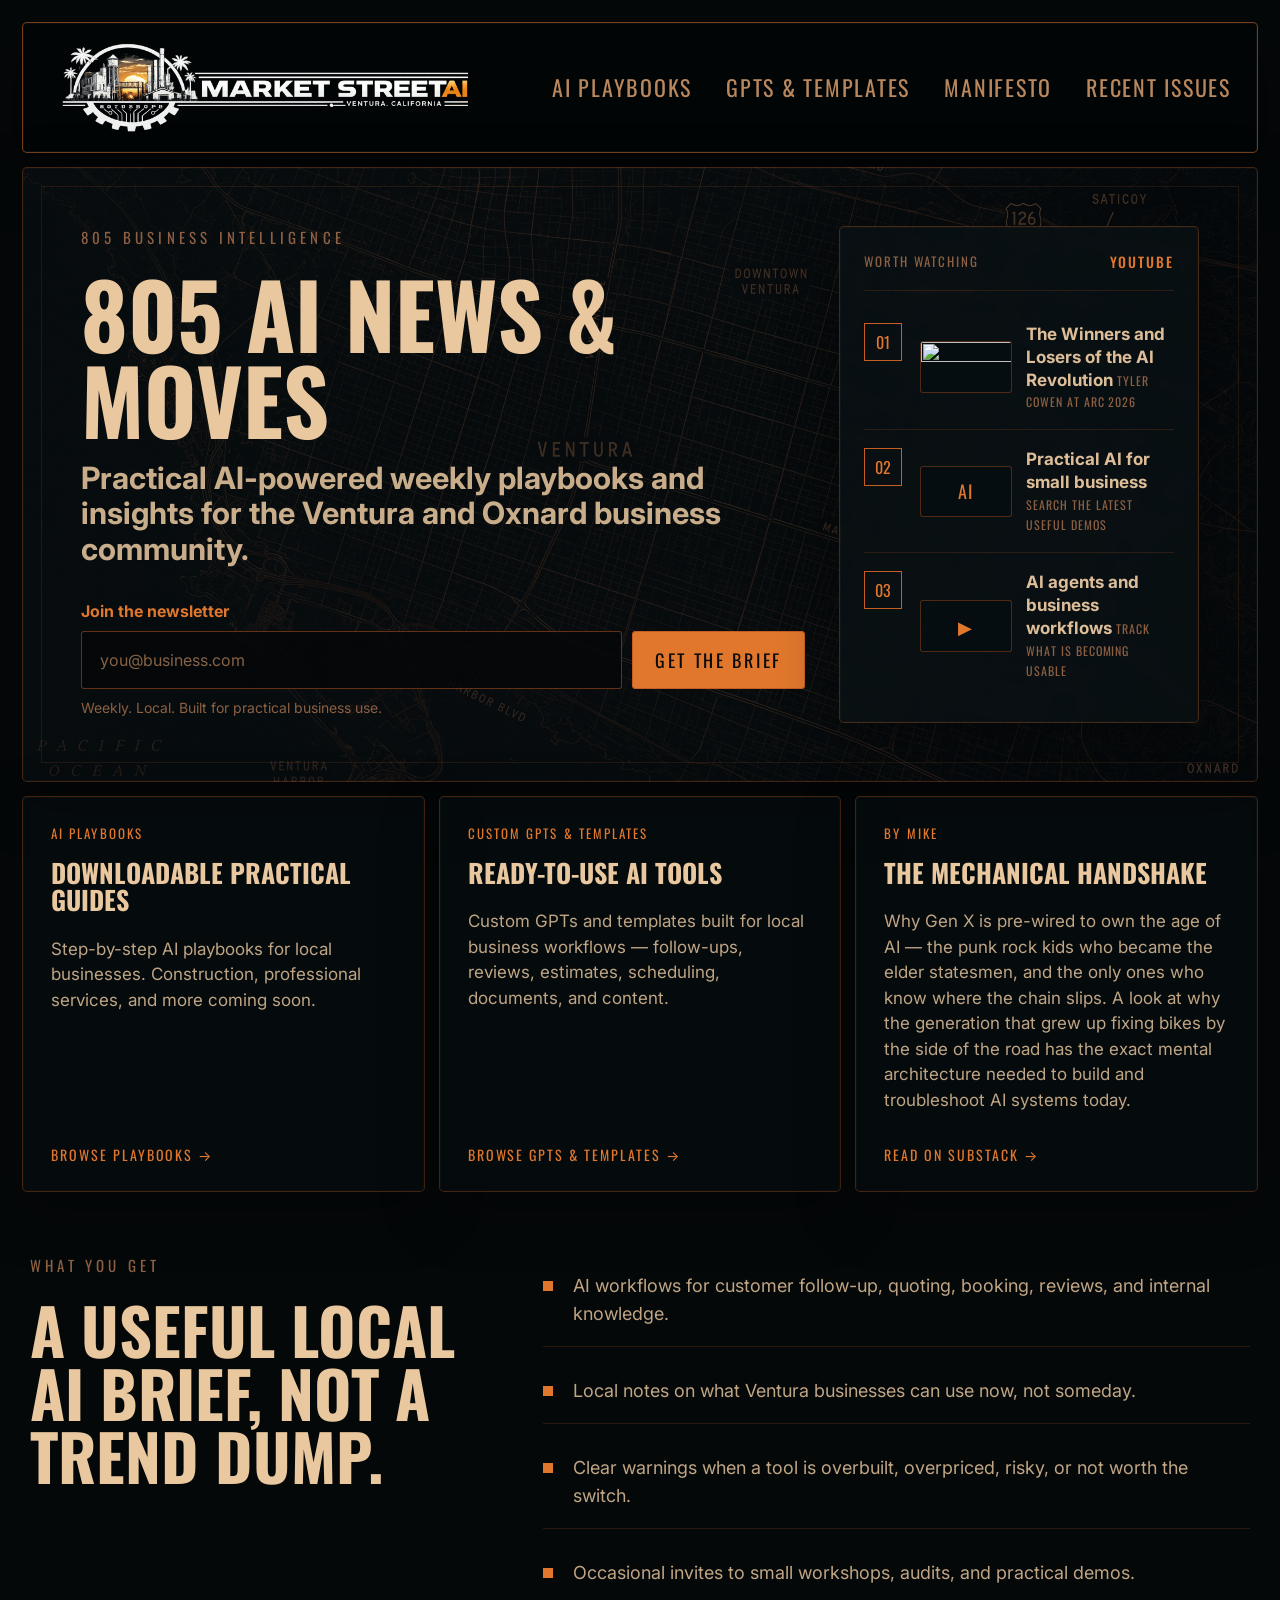
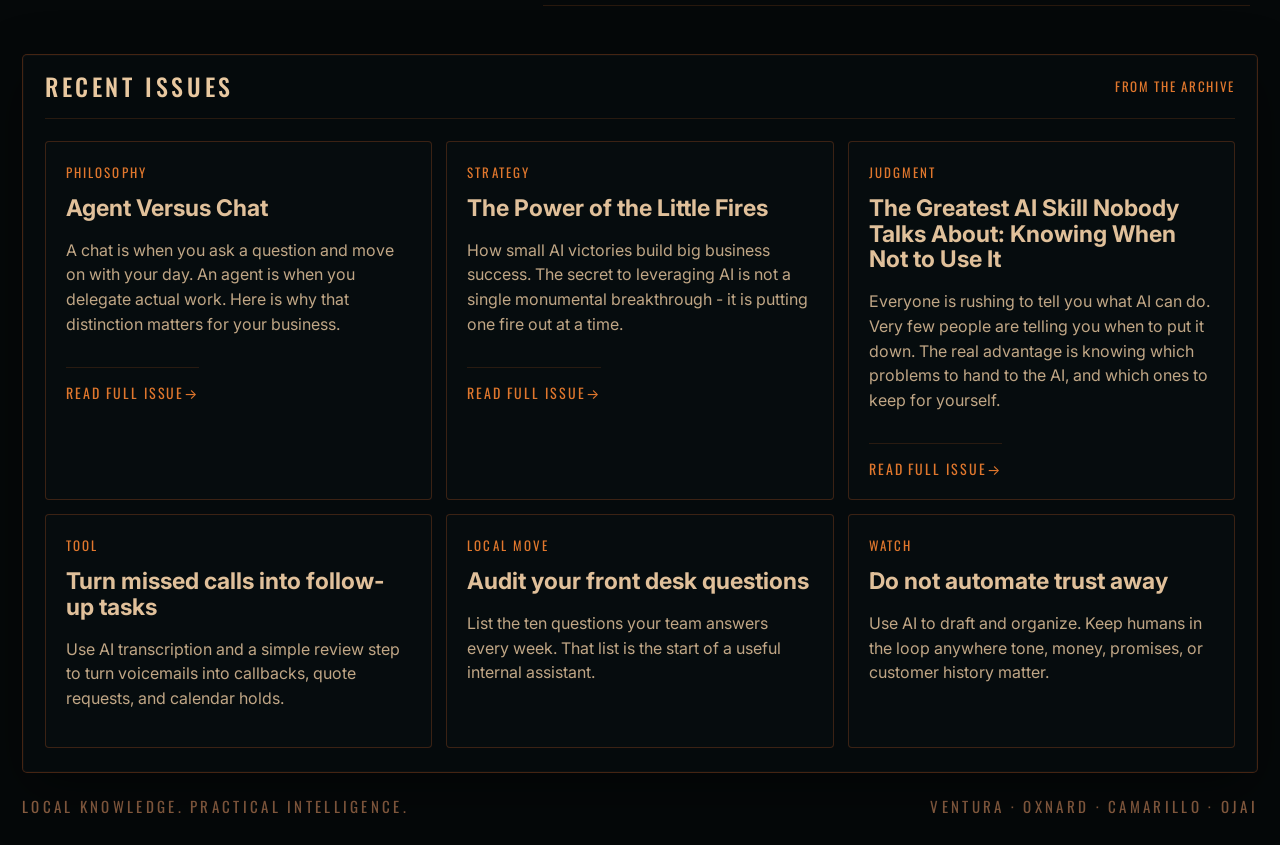
==== index.html @ b0587f13 "Add thumbnails to hero video panel" ====
<!DOCTYPE html>
<html lang="en">
<head>
  <meta charset="utf-8">
  <meta name="viewport" content="width=device-width, initial-scale=1">
  <title>805 AI News &amp; Moves</title>
  <meta name="description" content="Practical AI-powered weekly playbooks and insights for the Ventura and Oxnard business community.">

  <!-- Open Graph / Social Preview -->
  <meta property="og:type" content="website">
  <meta property="og:title" content="805 AI News &amp; Moves">
  <meta property="og:description" content="Practical AI-powered weekly playbooks and insights for the Ventura and Oxnard business community.">
  <meta property="og:image" content="Logos/social-preview.png">

  <!-- Twitter Card -->
  <meta name="twitter:card" content="summary_large_image">
  <meta name="twitter:title" content="805 AI News &amp; Moves">
  <meta name="twitter:description" content="Practical AI-powered weekly playbooks and insights for the Ventura and Oxnard business community.">
  <meta name="twitter:image" content="Logos/social-preview.png">

  <link rel="icon" href="data:image/svg+xml,%3Csvg xmlns='http://www.w3.org/2000/svg' viewBox='0 0 64 64'%3E%3Crect width='64' height='64' fill='%23050809'/%3E%3Cpath d='M13 50V14h10l9 19 9-19h10v36H40V34l-6 13h-4l-6-13v16H13Z' fill='%23e0772d'/%3E%3C/svg%3E">
  <link rel="preconnect" href="https://fonts.googleapis.com">
  <link rel="preconnect" href="https://fonts.gstatic.com" crossorigin>
  <link href="https://fonts.googleapis.com/css2?family=Inter:wght@400;500;600;700;800&family=Oswald:wght@400;500;600;700&display=swap" rel="stylesheet">
  <link rel="stylesheet" href="styles.css">
</head>
<body>
  <div class="page-shell">
    <header class="site-header">
      <a class="brand" href="#" aria-label="Market Street AI home">
        <img src="Logos/white.png" alt="Market Street AI">
      </a>
      <nav class="main-nav" aria-label="Primary navigation">
        <a href="playbooks.html">AI Playbooks</a>
        <a href="gpts.html">GPTs &amp; Templates</a>
        <a href="manifesto.html">Manifesto</a>
        <a href="#sample">Recent Issues</a>
      </nav>
    </header>

    <main>
      <section class="hero">
        <div class="hero-copy">
          <p class="kicker">805 Business Intelligence</p>
          <h1>805 AI News &amp; Moves</h1>
          <p class="hero-lede">Practical AI-powered weekly playbooks and insights for the Ventura and Oxnard business community.</p>

          <form
            class="signup-form"
            id="newsletter-form"
            action="/api/subscribe"
            method="post"
          >
            <label for="email">Join the newsletter</label>
            <div class="signup-row">
              <input id="email" name="email" type="email" autocomplete="email" placeholder="you@business.com" required>
              <button class="button" type="submit" id="submit-btn">Get The Brief</button>
            </div>
            <p class="form-note" id="form-status">Weekly. Local. Built for practical business use.</p>
          </form>
          <script>
            document.getElementById("newsletter-form").addEventListener("submit", async (e) => {
              e.preventDefault();
              const form = e.target;
              const btn = document.getElementById("submit-btn");
              const status = document.getElementById("form-status");
              const email = document.getElementById("email").value;
              btn.disabled = true;
              btn.textContent = "Subscribing...";
              status.textContent = "";
              try {
                const res = await fetch("/api/subscribe", {
                  method: "POST",
                  headers: { "Content-Type": "application/json" },
                  body: JSON.stringify({ email }),
                });
                const data = await res.json();
                if (res.ok) {
                  form.reset();
                  btn.textContent = "Subscribed";
                  if (data.already_subscribed) {
                    status.textContent = "You're already subscribed! Check your inbox for the confirmation email.";
                  } else {
                    status.textContent = "Check your inbox — we sent you a confirmation email. Click the link to finish subscribing.";
                  }
                } else {
                  btn.disabled = false;
                  btn.textContent = "Get The Brief";
                  status.textContent = data.error || "Something went wrong. Please try again.";
                }
              } catch (err) {
                btn.disabled = false;
                btn.textContent = "Get The Brief";
                status.textContent = "Network error. Please try again.";
              }
            });
          </script>
        </div>

        <aside class="issue-card video-card" aria-label="AI video watchlist">
          <div class="issue-card-header">
            <span>Worth Watching</span>
            <strong>YouTube</strong>
          </div>
          <ul>
            <li>
              <span>01</span>
              <a href="https://www.youtube.com/watch?v=hfZWfkQR9zs&t=333s" target="_blank" rel="noopener">
                <img src="https://i.ytimg.com/vi/hfZWfkQR9zs/hqdefault.jpg" alt="" loading="lazy">
                <div>
                  <strong>The Winners and Losers of the AI Revolution</strong>
                  <small>Tyler Cowen at ARC 2026</small>
                </div>
              </a>
            </li>
            <li>
              <span>02</span>
              <a href="https://www.youtube.com/results?search_query=practical+ai+small+business" target="_blank" rel="noopener">
                <div class="video-thumb">AI</div>
                <div>
                  <strong>Practical AI for small business</strong>
                  <small>Search the latest useful demos</small>
                </div>
              </a>
            </li>
            <li>
              <span>03</span>
              <a href="https://www.youtube.com/results?search_query=AI+agents+business+workflow" target="_blank" rel="noopener">
                <div class="video-thumb">▶</div>
                <div>
                  <strong>AI agents and business workflows</strong>
                  <small>Track what is becoming usable</small>
                </div>
              </a>
            </li>
          </ul>
        </aside>
      </section>

      <section class="value-strip" aria-label="Newsletter value">
        <article class="has-link">
          <span>AI Playbooks</span>
          <h2><a href="playbooks.html">Downloadable practical guides</a></h2>
          <p>Step-by-step AI playbooks for local businesses. Construction, professional services, and more coming soon.</p>
          <a class="read-more" href="playbooks.html">Browse Playbooks →</a>
        </article>
        <article class="has-link">
          <span>Custom GPTs &amp; Templates</span>
          <h2><a href="gpts.html">Ready-to-use AI tools</a></h2>
          <p>Custom GPTs and templates built for local business workflows — follow-ups, reviews, estimates, scheduling, documents, and content.</p>
          <a class="read-more" href="gpts.html">Browse GPTs &amp; Templates →</a>
        </article>
        <article class="has-link">
          <span>By Mike</span>
          <h2><a href="https://sparkai805.substack.com/p/the-mechanical-handshake-why-gen" target="_blank" rel="noopener">The Mechanical Handshake</a></h2>
          <p>Why Gen X is pre-wired to own the age of AI — the punk rock kids who became the elder statesmen, and the only ones who know where the chain slips. A look at why the generation that grew up fixing bikes by the side of the road has the exact mental architecture needed to build and troubleshoot AI systems today.</p>
          <a class="read-more" href="https://sparkai805.substack.com/p/the-mechanical-handshake-why-gen" target="_blank" rel="noopener">Read on Substack →</a>
        </article>
      </section>

      <section class="content-section" id="what-you-get">
        <div>
          <p class="kicker">What You Get</p>
          <h2>A useful local AI brief, not a trend dump.</h2>
        </div>
        <div class="check-list">
          <p><span></span>AI workflows for customer follow-up, quoting, booking, reviews, and internal knowledge.</p>
          <p><span></span>Local notes on what Ventura businesses can use now, not someday.</p>
          <p><span></span>Clear warnings when a tool is overbuilt, overpriced, risky, or not worth the switch.</p>
          <p><span></span>Occasional invites to small workshops, audits, and practical demos.</p>
        </div>
      </section>

      <section class="sample-section" id="sample">
        <div class="panel-heading">
          <h2>Recent Issues</h2>
          <span>From the archive</span>
        </div>
        <div class="sample-grid">
          <article>
            <span class="sample-label">Philosophy</span>
            <h3>Agent Versus Chat</h3>
            <p>A chat is when you ask a question and move on with your day. An agent is when you delegate actual work. Here is why that distinction matters for your business.</p>
            <details>
              <summary>Read full issue</summary>
              <div class="issue-body">
              <p><strong>When is something an agent, and when is something just a chat?</strong></p>
              <p>Here is the simplest way I can put it:</p>
              <p><strong>A chat is when you ask a question and move on with your day. An agent is when you delegate actual work.</strong></p>
              <p>That is the whole headline. But if you want to understand why this distinction matters - and why every single one of my clients is suddenly asking about it - let me use an analogy you already understand.</p>
              <h4>The Drive-Thru vs. The Kitchen</h4>
              <p>Think of a chat like the drive-thru window at a fast food joint. You pull up, you say what you want, somebody hands it to you, and you drive away. Quick. Transactional. Does the job.</p>
              <p>An agent is more like hiring a line cook and giving them the keys to your kitchen. You do not stand over their shoulder. You do not hand them each ingredient one at a time. You say "make the specials for today" and walk away. When you come back, there is a menu ready and the dishwasher is running.</p>
              <p>One is a question. The other is a delegation.</p>
              <p>Both are useful. They are just not the same thing, and most people are only using one of them.</p>
              <h4>Three Things Changed Recently</h4>
              <p>Three forces converged recently that made agents impossible to ignore.</p>
              <p><strong>1. A better UI.</strong> For a long time, if you wanted to use an AI agent, you had to talk to it through a terminal. But Claude released Claude Cowork, and ChatGPT followed with Codex. Both look like the chat apps you already use. Finally - no terminal required.</p>
              <p><strong>2. Better AI models.</strong> Claude Opus 4.6 and OpenAI GPT 5.4 are both dramatically better at running long, complex tasks without screwing things up. Agents need stamina. Now they can go the distance.</p>
              <p><strong>3. People switched tools, and stumbled into agents.</strong> A wave of users moved from ChatGPT to Claude, discovered Claude Cowork, and that has been accelerating the whole trend.</p>
              <h4>You Already Have the Tools</h4>
              <p>If you have a Claude subscription, you already have access to Claude Cowork and Claude Code. If you have a ChatGPT subscription, you already have access to Codex. You just need to download the desktop app.</p>
              <p>Yes, it has "code" in the name. No, you do not need to be a coder.</p>
              <h4>The Four Unlocks</h4>
              <p><strong>Unlock 1: Files.</strong> In chat, you are the bottleneck - uploading files, copying text, hitting limits. With agents, you put the AI in a folder full of 200 files and it finds what is relevant. You are not the mule anymore.</p>
              <p><strong>Unlock 2: Memory that compounds.</strong> Chat memory is shallow and static. Agents accumulate context across sessions - how you work, what your clients need, what mistakes to avoid. It goes from a tool to an asset.</p>
              <p><strong>Unlock 3: Read and write to real systems.</strong> Chat can look. Agents can touch - your calendar, your CRM, your Gmail. Record a meeting, drop in the transcript, and the agent drafts action items, updates the CRM, and puts a follow-up email in your drafts.</p>
              <p><strong>Unlock 4: Skills - stacked, not solo.</strong> Spin up sub-agents running in parallel: one does intake analysis, another runs competitive research, a third checks brand guidelines. They finish faster and each is sharper.</p>
              <h4>When to Stay in Chat vs. Switch to Agents</h4>
              <p>Stay in chat for conversational iteration, one-off tasks, things that fit in the context window, and team collaboration.</p>
              <p>Switch to agents when you have more than 10 files, need read AND write to your systems, the task is repetitive, or you want memory that compounds.</p>
              <h4>Homework</h4>
              <p>1. Download the desktop app. 2. Create a sandbox folder. 3. Give the AI a task in plain English and sit back.</p>
              <p><strong>Bottom line:</strong> A chat is a question you ask and walk away from. An agent is work you hand off and trust to get done. You already have both. The question is whether you are using the second one yet.</p>
              </div>
            </details>
          </article>

          <article>
            <span class="sample-label">Strategy</span>
            <h3>The Power of the Little Fires</h3>
            <p>How small AI victories build big business success. The secret to leveraging AI is not a single monumental breakthrough - it is putting one fire out at a time.</p>
            <details>
              <summary>Read full issue</summary>
              <div class="issue-body">
              <p>In the exciting, sometimes overwhelming world of Artificial Intelligence, it is easy to feel the pressure to implement massive, game-changing AI solutions overnight. But what if the secret to truly leveraging AI in your business is not a single, monumental breakthrough, but something far more achievable?</p>
              <p>It is time to embrace the philosophy of "putting one fire out at a time."</p>
              <h4>Why Little Victories Are the Key to AI Adoption</h4>
              <p>Think about managing a large fire. Trying to put out an entire raging blaze all at once is overwhelming. A better strategy is to tackle one small, manageable source of heat at a time.</p>
              <p>The same principle applies to integrating AI into your business. Trying to overhaul every department with a single, complex AI system is a recipe for frustration.</p>
              <h4>1. Start with a Single Pain Point</h4>
              <p>Do not try to automate your entire customer service department tomorrow. Identify one specific bottleneck causing you the most immediate frustration. Example: Instead of "We need an AI marketing strategy," start with: "We need an AI to draft 5 variations of our weekly social media captions."</p>
              <h4>2. Prove the Value, Gain Trust</h4>
              <p>Once you have achieved that first small win, you have proven the concept works. Use the successful small project to gather data. Track how much time was saved, how much faster content was produced. These measurable results become your strongest arguments when you ask for the next, slightly bigger investment.</p>
              <h4>3. Iterate and Scale</h4>
              <p>With a proven, successful small AI tool in place, scaling becomes much less intimidating. If you successfully implemented AI for content drafting (Fire 1), you can move to Fire 2: analyzing customer feedback. Then Fire 3: automated follow-up emails. You build an integrated system piece by piece.</p>
              <h4>Your Action Plan</h4>
              <p>This week, ask yourself: What is the single most tedious, repetitive task in my business right now? What is the smallest piece of AI I could use to handle just that one task? What is the measurable result of that first small win?</p>
              <p>By focusing on these small victories - putting one fire out at a time - you will not just deploy AI; you will build a resilient, successful, and sustainable AI-powered future for your business.</p>
              </div>
            </details>
          </article>

          <article>
            <span class="sample-label">Judgment</span>
            <h3>The Greatest AI Skill Nobody Talks About: Knowing When Not to Use It</h3>
            <p>Everyone is rushing to tell you what AI can do. Very few people are telling you when to put it down. The real advantage is knowing which problems to hand to the AI, and which ones to keep for yourself.</p>
            <details>
              <summary>Read full issue</summary>
              <div class="issue-body">
              <p>Everyone is rushing to tell you what AI can do. Very few people are telling you when to put it down.</p>
              <p>That is the skill that actually matters. Not the prompt engineering. Not the latest model. Not the flashiest automation. The real advantage - the one that separates people who get value from AI and people who waste their time - is knowing which problems to hand to the AI, and which ones to keep for yourself or your team.</p>
              <h4>The Prep Cook, Not the Chef</h4>
              <p>Think of AI like a prep cook in a restaurant kitchen. A good prep cook chops the onions, portions the sauces, lays out the mise en place, and gets everything organized before the dinner rush. That work has to happen, it is tedious, and it does not require the head chef judgment.</p>
              <p>But you do not hand the prep cook the final plate. You do not have them walk out to the dining room and sweet-talk the VIP customer. You do not let them decide whether the salmon is done.</p>
              <p>AI is your prep cook. It handles the repetitive, tedious work that has to get done but does not need your judgment. You - or your employees - handle the plating, the customer conversation, and the call on whether something is good enough to ship.</p>
              <h4>Do Not Automate the Wrong Things</h4>
              <p>A friend of mine works at a commercial real estate company in Grand Rapids, Michigan. Twenty buildings, maybe sixty employees. He started messing with Claude on the side, just to see what it could do.</p>
              <p>One of his coworkers was drowning in tedious work. Every month she had to read through commercial leases, extract specific clauses, and transfer that information from her department to another. It was necessary work. It was also a pain in the ass.</p>
              <p>He did not build a fancy automation. He sat with her, helped her write out her workflow as a simple instruction file, and tested whether Claude could follow it. It could. He estimates it saved her a sixth of her time every year. Roughly $10,000 in labor - gone.</p>
              <p>But he did not fully automate it. He left human checkpoints at every layer. The AI does the grunt work, a person reviews the output, and only then does it move forward. Sometimes the smartest automation is no automation at all.</p>
              <h4>When to Think, When to Offload</h4>
              <p>When should you offload your thinking to AI, and when is it more efficient to do the thinking yourself?</p>
              <p>You cannot just hand everything over. If you build a fully automated pipeline for a complex task and the AI does not have enough context at step seven, it will confidently produce garbage. And you will not catch it because you stopped looking.</p>
              <p>The framework is simple: automate the parts where you know what a good output looks like, and keep your hands on the parts where judgment is required.</p>
              <h4>Put Yourself Out of a Job (On Purpose)</h4>
              <p>Every day, try to automate a piece of your own job. The expense reports, the file sorting, the first-draft emails, the data extraction. Get the AI to handle it.</p>
              <p>You free up time, which you fill with new work - work that is harder to automate, because it requires judgment, relationships, or creative decisions you cannot template. The stuff you cannot automate is the stuff that is actually valuable.</p>
              <p>You essentially turn their product roadmap into your development team.</p>
              <h4>The Human Checkpoint Is the Point</h4>
              <p>Most people think the goal is to remove humans from the process entirely. No. That is the trap.</p>
              <p>The AI gets you 90% of the way there in seconds. The last 10% is where you earn your money. The review step is what keeps you learning. Every time you catch a mistake, you learn something about what the AI does not understand yet.</p>
              <p>Amplify people. Do not replace them. The AI is the prep cook. The human is still the expediter.</p>
              <h4>The One-Sentence Summary</h4>
              <p>The greatest AI skill is not knowing every tool. It is knowing your own problems well enough to say: this part, the AI handles. That part, a person handles. And I know exactly where the line is.</p>
              </div>
            </details>
          </article>

          <article>
            <span class="sample-label">Tool</span>
            <h3>Turn missed calls into follow-up tasks</h3>
            <p>Use AI transcription and a simple review step to turn voicemails into callbacks, quote requests, and calendar holds.</p>
          </article>
          <article>
            <span class="sample-label">Local Move</span>
            <h3>Audit your front desk questions</h3>
            <p>List the ten questions your team answers every week. That list is the start of a useful internal assistant.</p>
          </article>
          <article>
            <span class="sample-label">Watch</span>
            <h3>Do not automate trust away</h3>
            <p>Use AI to draft and organize. Keep humans in the loop anywhere tone, money, promises, or customer history matter.</p>
          </article>
        </div>
      </section>

      
    </main>

    <footer class="site-footer">
      <span>Local Knowledge. Practical Intelligence.</span>
      <span>Ventura · Oxnard · Camarillo · Ojai</span>
    </footer>
  </div>
  <script src="script.js"></script>
</body>
</html>
---- styles.css ----
:root {
  --bg: #050809;
  --panel: rgba(7, 13, 15, 0.68);
  --panel-strong: rgba(10, 18, 20, 0.76);
  --accent: #e0772d;
  --accent-dark: #c65d22;
  --text: #e9c8a0;
  --muted: #b9875d;
  --dim: #8d6043;
  --line: rgba(198, 93, 34, 0.32);
  --line-soft: rgba(198, 93, 34, 0.18);
  --shadow: 0 18px 56px rgba(0, 0, 0, 0.42);
}

* {
  box-sizing: border-box;
}

html {
  min-height: 100%;
  background: var(--bg);
  scroll-behavior: smooth;
}

body {
  min-height: 100vh;
  margin: 0;
  color: var(--text);
  font-family: Inter, -apple-system, BlinkMacSystemFont, "Segoe UI", sans-serif;
  background: #050809;
}

body::before {
  content: "";
  position: fixed;
  inset: 0;
  z-index: -2;
  background:
    linear-gradient(rgba(5, 8, 9, 0.5), rgba(5, 8, 9, 0.68)),
    radial-gradient(circle at 52% 0%, rgba(224, 119, 45, 0.1), transparent 34%),
    url("Assets /Market Street Ai Website/market street AI web page on progress/Can_you_recreate_this_in_202605091921_v2.jpeg") center / cover no-repeat;
}

body::after {
  content: "";
  position: fixed;
  inset: 0;
  z-index: -1;
  background:
    linear-gradient(rgba(224, 119, 45, 0.04) 1px, transparent 1px),
    linear-gradient(90deg, rgba(224, 119, 45, 0.04) 1px, transparent 1px);
  background-size: 42px 42px;
  opacity: 0.38;
  pointer-events: none;
}

a {
  color: inherit;
  text-decoration: none;
}

button,
input {
  font: inherit;
}

.page-shell {
  width: min(1240px, calc(100% - 44px));
  margin: 0 auto;
  padding: 22px 0 0;
}

.site-header,
.hero,
.value-strip article,
 .sample-section,
.operator-note,
.issue-card {
  background: var(--panel);
  border: 1px solid var(--line);
  border-radius: 5px;
  box-shadow: var(--shadow), inset 0 0 0 1px rgba(233, 200, 160, 0.025);
  backdrop-filter: blur(5px);
}

.site-header {
  min-height: 104px;
  display: flex;
  align-items: center;
  justify-content: space-between;
  gap: 30px;
  padding: 16px 26px;
  background: rgba(3, 6, 7, 0.94);
  border-color: rgba(224, 119, 45, 0.52);
  box-shadow: 0 18px 56px rgba(0, 0, 0, 0.58), inset 0 0 0 1px rgba(233, 200, 160, 0.04);
}

.brand,
.main-nav,
.kicker,
.button,
.issue-card-header,
.value-strip span,
.panel-heading,
.sample-label,
.site-footer {
  font-family: Oswald, Inter, sans-serif;
  text-transform: uppercase;
}

.brand {
  display: block;
  width: min(430px, 48vw);
}

.brand img {
  display: block;
  width: 100%;
  height: auto;
}

.main-nav {
  display: flex;
  justify-content: flex-end;
  gap: 34px;
  color: var(--muted);
  font-size: 22px;
  letter-spacing: 0.08em;
}

.main-nav a:hover {
  color: var(--accent);
}

.hero {
  display: grid;
  grid-template-columns: minmax(0, 1fr) 360px;
  gap: 34px;
  align-items: stretch;
  margin-top: 14px;
  padding: 58px;
  position: relative;
  overflow: hidden;
  background:
    linear-gradient(90deg, rgba(7, 13, 15, 0.82), rgba(7, 13, 15, 0.64)),
    url("Assets /Market Street Ai Website/market street AI web page on progress/Can_you_recreate_this_in_202605091921_v2.jpeg") center / cover no-repeat;
}

.hero::after {
  content: "";
  position: absolute;
  inset: 18px;
  border: 1px solid rgba(224, 119, 45, 0.12);
  pointer-events: none;
}

.hero-copy,
.issue-card {
  position: relative;
  z-index: 1;
}

.kicker {
  margin: 0 0 22px;
  color: var(--dim);
  letter-spacing: 0.28em;
  font-size: 15px;
}

.hero h1 {
  max-width: 860px;
  margin: 0;
  font-family: Oswald, Inter, sans-serif;
  font-size: clamp(58px, 7vw, 116px);
  line-height: 0.96;
  letter-spacing: 0;
  text-transform: uppercase;
}

.hero-lede {
  max-width: 820px;
  margin: 18px 0 0;
  color: rgba(233, 200, 160, 0.86);
  font-size: clamp(24px, 2.4vw, 36px);
  font-weight: 700;
  line-height: 1.16;
}

.signup-form {
  max-width: 760px;
  margin-top: 34px;
}

.signup-form label {
  display: block;
  margin-bottom: 10px;
  color: var(--accent);
  font-weight: 700;
}

.signup-row {
  display: grid;
  grid-template-columns: minmax(0, 1fr) auto;
  gap: 10px;
}

.signup-row input {
  min-height: 58px;
  width: 100%;
  border: 1px solid rgba(198, 93, 34, 0.5);
  border-radius: 3px;
  background: rgba(5, 8, 9, 0.86);
  color: var(--text);
  padding: 0 18px;
  outline: none;
}

.signup-row input:focus {
  border-color: var(--accent);
  box-shadow: 0 0 0 3px rgba(224, 119, 45, 0.16);
}

.signup-row input::placeholder {
  color: rgba(185, 135, 93, 0.72);
}

.button {
  min-height: 58px;
  display: inline-flex;
  align-items: center;
  justify-content: center;
  border: 1px solid var(--accent-dark);
  border-radius: 3px;
  background: var(--accent);
  color: #090b0b;
  cursor: pointer;
  letter-spacing: 0.15em;
  font-size: 18px;
  padding: 0 22px;
  white-space: nowrap;
}

.button:hover {
  background: #ee8740;
}

.form-note {
  min-height: 22px;
  margin: 10px 0 0;
  color: var(--dim);
  font-size: 14px;
}

.form-note.is-success {
  color: var(--accent);
}

.issue-card {
  min-height: 100%;
  padding: 24px;
  background: var(--panel-strong);
}

.issue-card-header {
  display: flex;
  justify-content: space-between;
  gap: 18px;
  padding-bottom: 18px;
  border-bottom: 1px solid var(--line-soft);
  letter-spacing: 0.12em;
}

.issue-card-header span {
  color: var(--dim);
  font-size: 13px;
}

.issue-card-header strong {
  color: var(--accent);
  font-size: 14px;
  font-weight: 500;
}

.issue-card ul {
  list-style: none;
  margin: 0;
  padding: 14px 0 0;
}

.issue-card li {
  display: grid;
  grid-template-columns: 42px 1fr;
  gap: 14px;
  padding: 18px 0;
  border-bottom: 1px solid var(--line-soft);
}

.issue-card li:last-child {
  border-bottom: 0;
}

.issue-card li span {
  display: grid;
  place-items: center;
  width: 38px;
  height: 38px;
  border: 1px solid var(--accent-dark);
  color: var(--accent);
  font-family: Oswald, sans-serif;
}

.issue-card li strong {
  align-self: center;
  color: rgba(233, 200, 160, 0.95);
  font-size: 17px;
  line-height: 1.35;
}

.issue-card li a {
  display: grid;
  grid-template-columns: 92px 1fr;
  gap: 6px;
  column-gap: 14px;
  align-self: center;
  align-items: center;
}

.issue-card li a:hover strong {
  color: var(--accent);
}

.issue-card li small {
  color: var(--dim);
  font-family: Oswald, sans-serif;
  font-size: 12px;
  letter-spacing: 0.08em;
  line-height: 1.25;
  text-transform: uppercase;
}

.issue-card li img,
.video-thumb {
  width: 92px;
  aspect-ratio: 16 / 9;
  border: 1px solid rgba(198, 93, 34, 0.38);
  border-radius: 3px;
  background: rgba(8, 15, 17, 0.72);
}

.issue-card li img {
  display: block;
  height: auto;
  object-fit: cover;
}

.video-thumb {
  display: grid;
  place-items: center;
  color: var(--accent);
  font-family: Oswald, sans-serif;
  font-size: 18px;
  letter-spacing: 0.08em;
}

.value-strip {
  display: grid;
  grid-template-columns: repeat(3, minmax(0, 1fr));
  gap: 14px;
  margin: 14px 0;
}

.value-strip article {
  min-height: 260px;
  padding: 22px;
  display: flex;
  flex-direction: column;
}

.value-strip article.has-link {
  padding: 26px 28px;
}

.value-strip article.has-link h2 {
  font-size: 26px;
  margin-bottom: 6px;
}

.value-strip article.has-link p {
  font-size: 17px;
  line-height: 1.5;
  color: rgba(233, 200, 160, 0.82);
}

.value-strip article.has-link .read-more {
  display: inline-block;
  margin-top: auto;
  padding-top: 14px;
  color: var(--accent);
  font-family: Oswald, Inter, sans-serif;
  text-transform: uppercase;
  font-size: 14px;
  letter-spacing: 0.14em;
  text-decoration: none;
  transition: color 0.2s ease;
}

.value-strip article.has-link .read-more:hover {
  color: #ee8740;
}

.value-strip span,
.sample-label {
  display: inline-block;
  color: var(--accent);
  font-size: 13px;
  letter-spacing: 0.16em;
}

.value-strip h2,
.content-section h2,
.operator-note h2 {
  margin: 16px 0 0;
  font-family: Oswald, Inter, sans-serif;
  text-transform: uppercase;
  letter-spacing: 0;
}

.value-strip h2 {
  font-size: 30px;
  line-height: 1.05;
}

.value-strip h2 a {
  color: var(--text);
  transition: color 0.2s ease;
}

.value-strip h2 a:hover {
  color: var(--accent);
}

.value-strip p,
.check-list p,
.sample-grid p,
.operator-note p {
  color: rgba(233, 200, 160, 0.82);
  line-height: 1.55;
}

.content-section {
  display: grid;
  grid-template-columns: 0.8fr 1.2fr;
  gap: 42px;
  align-items: start;
  padding: 48px 8px;
}

.content-section h2,
.operator-note h2 {
  font-size: clamp(42px, 5vw, 72px);
  line-height: 0.98;
}

.check-list {
  display: grid;
  gap: 12px;
}

.check-list p {
  display: grid;
  grid-template-columns: 16px 1fr;
  gap: 14px;
  margin: 0;
  padding: 18px 0;
  border-bottom: 1px solid var(--line-soft);
  font-size: 18px;
}

.check-list span {
  width: 10px;
  height: 10px;
  margin-top: 9px;
  background: var(--accent);
}

.sample-section {
  padding: 0 22px 24px;
}

.panel-heading {
  min-height: 64px;
  display: flex;
  align-items: center;
  justify-content: space-between;
  gap: 18px;
  border-bottom: 1px solid var(--line-soft);
}

.panel-heading h2 {
  margin: 0;
  font-size: 24px;
  font-weight: 500;
  letter-spacing: 0.15em;
}

.panel-heading span {
  color: var(--accent);
  font-size: 13px;
  letter-spacing: 0.13em;
}

.sample-grid {
  display: grid;
  grid-template-columns: repeat(3, minmax(0, 1fr));
  gap: 14px;
  padding-top: 22px;
}

.sample-grid article {
  min-height: 220px;
  padding: 20px;
  background: rgba(8, 15, 17, 0.72);
  border: 1px solid rgba(198, 93, 34, 0.28);
  border-radius: 4px;
}

.sample-grid h3 {
  margin: 14px 0 0;
  color: rgba(233, 200, 160, 0.96);
  font-size: 23px;
  line-height: 1.12;
}

.operator-note {
  display: grid;
  grid-template-columns: 1fr;
  gap: 26px;
  align-items: center;
  margin-top: 14px;
  padding: 42px;
}

.operator-copy p:last-child {
  max-width: 840px;
  margin-bottom: 0;
  font-size: 18px;
}

.operator-portrait {
  margin: 0;
  justify-self: start;
  width: min(100%, 900px);
  overflow: hidden;
  border: 1px solid rgba(198, 93, 34, 0.38);
  border-radius: 4px;
  background: rgba(8, 15, 17, 0.72);
  box-shadow: 0 18px 44px rgba(0, 0, 0, 0.34);
}

.operator-portrait img {
  width: 100%;
  height: auto;
  display: block;
  filter: contrast(1.04) brightness(0.9);
}

.site-footer {
  display: flex;
  justify-content: space-between;
  gap: 24px;
  padding: 22px 0 28px;
  color: var(--dim);
  font-size: 15px;
  letter-spacing: 0.22em;
}

@media (max-width: 980px) {
  .site-header,
  .hero,
  .content-section,
  .site-footer {
    grid-template-columns: 1fr;
  }

  .site-header,
  .site-footer {
    align-items: flex-start;
    flex-direction: column;
  }

  .main-nav {
    justify-content: flex-start;
    flex-wrap: wrap;
  }

  .hero {
    padding: 38px 24px;
  }

  .value-strip,
  .sample-grid {
    grid-template-columns: 1fr;
  }

  .content-section {
    gap: 20px;
  }
}

@media (max-width: 640px) {
  .page-shell {
    width: min(100% - 24px, 1240px);
    padding-top: 12px;
  }

  .site-header {
    padding: 18px;
  }

  .brand {
    width: min(100%, 310px);
  }

  .main-nav {
    gap: 12px 16px;
    font-size: 16px;
  }

  .hero {
    padding: 30px 18px;
  }

  .hero h1 {
    font-size: clamp(44px, 16vw, 62px);
  }

  .hero-lede,
  .check-list p,
  .operator-copy p:last-child {
    font-size: 16px;
  }

  .hero-lede {
    margin-top: 14px;
    font-size: 21px;
    line-height: 1.22;
  }

  .signup-row {
    grid-template-columns: 1fr;
  }

  .button {
    width: 100%;
  }

  .issue-card,
  .operator-note {
    padding: 22px;
  }

  .operator-note {
    grid-template-columns: 1fr;
  }

  .operator-portrait {
    justify-self: start;
    width: 100%;
  }

  .content-section {
    padding: 34px 0;
  }

  .panel-heading {
    align-items: flex-start;
    flex-direction: column;
    justify-content: center;
    padding: 16px 0;
  }

  .site-footer {
    font-size: 12px;
    line-height: 1.5;
  }
}

/* Expandable issue details */
.sample-grid article details {
  margin-top: auto;
}

.sample-grid article summary {
  display: inline-block;
  margin-top: 14px;
  padding-top: 14px;
  color: var(--accent);
  font-family: Oswald, Inter, sans-serif;
  text-transform: uppercase;
  font-size: 14px;
  letter-spacing: 0.14em;
  cursor: pointer;
  border-top: 1px solid var(--line-soft);
  transition: color 0.2s ease;
  list-style: none;
}

.sample-grid article summary::-webkit-details-marker {
  display: none;
}

.sample-grid article summary:hover {
  color: #ee8740;
}

.sample-grid article summary::after {
  content: " \2192";
  transition: transform 0.2s ease;
  display: inline-block;
}

.sample-grid article details[open] summary::after {
  transform: rotate(90deg);
}

.sample-grid article details[open] summary {
  border-bottom: 1px solid var(--line-soft);
  padding-bottom: 14px;
}

.issue-body {
  padding-top: 16px;
  max-height: 500px;
  overflow-y: auto;
  font-size: 15px;
  line-height: 1.65;
  color: rgba(233, 200, 160, 0.82);
}

.issue-body h4 {
  margin: 18px 0 8px;
  color: var(--accent);
  font-size: 16px;
  font-family: Oswald, Inter, sans-serif;
  text-transform: uppercase;
  letter-spacing: 0.08em;
}

.issue-body p {
  margin: 0 0 12px;
}

/* Expandable issue details */
.sample-grid article details {
  margin-top: auto;
}

.sample-grid article summary {
  display: inline-block;
  margin-top: 14px;
  padding-top: 14px;
  color: var(--accent);
  font-family: Oswald, Inter, sans-serif;
  text-transform: uppercase;
  font-size: 14px;
  letter-spacing: 0.14em;
  cursor: pointer;
  border-top: 1px solid var(--line-soft);
  transition: color 0.2s ease;
  list-style: none;
}

.sample-grid article summary::-webkit-details-marker {
  display: none;
}

.sample-grid article summary:hover {
  color: #ee8740;
}

.sample-grid article summary::after {
  content: " \2192";
  transition: transform 0.2s ease;
  display: inline-block;
}

.sample-grid article details[open] summary::after {
  transform: rotate(90deg);
}

.sample-grid article details[open] summary {
  border-bottom: 1px solid var(--line-soft);
  padding-bottom: 14px;
}

.issue-body {
  padding-top: 16px;
  max-height: 500px;
  overflow-y: auto;
  font-size: 15px;
  line-height: 1.65;
  color: rgba(233, 200, 160, 0.82);
}

.issue-body h4 {
  margin: 18px 0 8px;
  color: var(--accent);
  font-size: 16px;
  font-family: Oswald, Inter, sans-serif;
  text-transform: uppercase;
  letter-spacing: 0.08em;
}

.issue-body p {
  margin: 0 0 12px;
}

/* Playbooks page */
.playbook-card {
  display: flex;
  flex-direction: column;
  align-items: stretch;
}

.playbook-preview {
  width: 100%;
  height: auto;
  border-radius: 3px;
  border: 1px solid rgba(198, 93, 34, 0.28);
  margin-bottom: 16px;
  display: block;
  filter: contrast(1.02) brightness(0.95);
  transition: filter 0.2s ease;
}

.playbook-card a:hover .playbook-preview {
  filter: contrast(1.06) brightness(1.05);
}

.playbook-card .button {
  margin-top: auto;
  align-self: flex-start;
  text-decoration: none;
}

.playbook-coming-soon {
  display: flex;
  flex-direction: column;
  height: 100%;
  justify-content: center;
}

.playbook-coming-soon .button {
  margin-top: 20px;
  text-decoration: none;
}

/* Manifesto page */
.manifesto-hero {
  background: var(--panel);
  border: 1px solid var(--line);
  border-radius: 5px;
  box-shadow: var(--shadow), inset 0 0 0 1px rgba(233, 200, 160, 0.025);
  backdrop-filter: blur(5px);
  margin-top: 14px;
  padding: 58px 48px;
  text-align: center;
}

.manifesto-hero h1 {
  font-family: 'Lora', Georgia, serif;
  font-size: clamp(36px, 5vw, 64px);
  font-weight: 700;
  color: var(--text);
  line-height: 1.15;
  margin: 0;
}

.manifesto-body {
  max-width: 780px;
  margin: 40px auto;
  padding: 0 32px;
}

.manifesto-body p {
  font-family: 'Lora', Georgia, serif;
  font-size: 19px;
  line-height: 1.85;
  color: rgba(233, 200, 160, 0.88);
  margin-bottom: 28px;
}

.manifesto-principles {
  max-width: 780px;
  margin: 40px auto;
  padding: 0 32px;
}

.manifesto-principles-header {
  font-family: Oswald, Inter, sans-serif;
  font-size: 13px;
  font-weight: 700;
  letter-spacing: 0.14em;
  text-transform: uppercase;
  color: var(--accent);
  margin-bottom: 36px;
  padding-bottom: 14px;
  border-bottom: 1px solid var(--line-soft);
}

.principle {
  display: grid;
  grid-template-columns: 48px 1fr;
  gap: 0 24px;
  margin-bottom: 48px;
  align-items: start;
}

.principle-num {
  font-family: Oswald, sans-serif;
  font-size: 28px;
  font-weight: 700;
  color: var(--dim);
  line-height: 1.2;
  padding-top: 2px;
}

.principle-body h3 {
  font-family: Oswald, Inter, sans-serif;
  font-size: 16px;
  font-weight: 700;
  color: var(--accent);
  text-transform: uppercase;
  letter-spacing: 0.06em;
  margin-bottom: 10px;
}

.principle-body p {
  font-family: 'Lora', Georgia, serif;
  font-size: 17px;
  color: rgba(233, 200, 160, 0.82);
  line-height: 1.8;
  margin: 0;
}

.manifesto-closing {
  max-width: 780px;
  margin: 20px auto 40px;
  padding: 0 32px;
}

.manifesto-closing-box {
  background: rgba(3, 6, 7, 0.92);
  border: 1px solid var(--accent-dark);
  border-radius: 4px;
  padding: 48px 52px;
}

.manifesto-closing-box p {
  font-family: 'Lora', Georgia, serif;
  color: rgba(233, 200, 160, 0.78);
  font-size: 18px;
  line-height: 1.8;
  margin-bottom: 24px;
}

.manifesto-closing-box p:last-of-type {
  margin-bottom: 36px;
}

.manifesto-sig {
  border-top: 1px solid rgba(224, 119, 45, 0.18);
  padding-top: 24px;
}

.manifesto-sig .name {
  font-family: Oswald, sans-serif;
  font-size: 17px;
  font-weight: 700;
  color: var(--text);
  margin-bottom: 4px;
}

.manifesto-sig .title {
  font-family: Oswald, sans-serif;
  font-size: 14px;
  color: var(--accent);
  letter-spacing: 0.04em;
}

.manifesto-sig .contact {
  font-size: 14px;
  color: var(--dim);
  margin-top: 6px;
}

.manifesto-sig .contact a {
  color: var(--dim);
  text-decoration: none;
}

.manifesto-sig .contact a:hover {
  color: var(--accent);
}

.manifesto-attribution {
  max-width: 780px;
  margin: 0 auto 60px;
  padding: 0 32px;
}

.manifesto-attribution p {
  font-size: 13px;
  color: var(--dim);
  line-height: 1.6;
  font-style: italic;
}

.manifesto-attribution a {
  color: var(--dim);
  text-decoration: underline;
}

.manifesto-attribution a:hover {
  color: var(--accent);
}

@media (max-width: 640px) {
  .manifesto-hero,
  .manifesto-body,
  .manifesto-principles,
  .manifesto-closing,
  .manifesto-attribution {
    padding-left: 20px;
    padding-right: 20px;
  }

  .manifesto-hero {
    padding: 36px 20px;
  }

  .manifesto-closing-box {
    padding: 32px 24px;
  }

  .principle {
    grid-template-columns: 36px 1fr;
    gap: 0 16px;
  }
}

/* Fix top nav links - spacing and animated underline */
.main-nav a {
  display: inline-block;
  position: relative;
  padding: 4px 0;
  transition: color 0.2s ease;
}

.main-nav a::after {
  content: '';
  position: absolute;
  bottom: -2px;
  left: 0;
  width: 0;
  height: 2px;
  background: var(--accent);
  transition: width 0.3s ease;
}

.main-nav a:hover::after {
  width: 100%;
}

@media (max-width: 1024px) {
  .main-nav {
    gap: 24px;
    font-size: 20px;
  }
}

@media (max-width: 640px) {
  .main-nav {
    gap: 16px;
    font-size: 18px;
    flex-wrap: wrap;
    justify-content: center;
  }
}
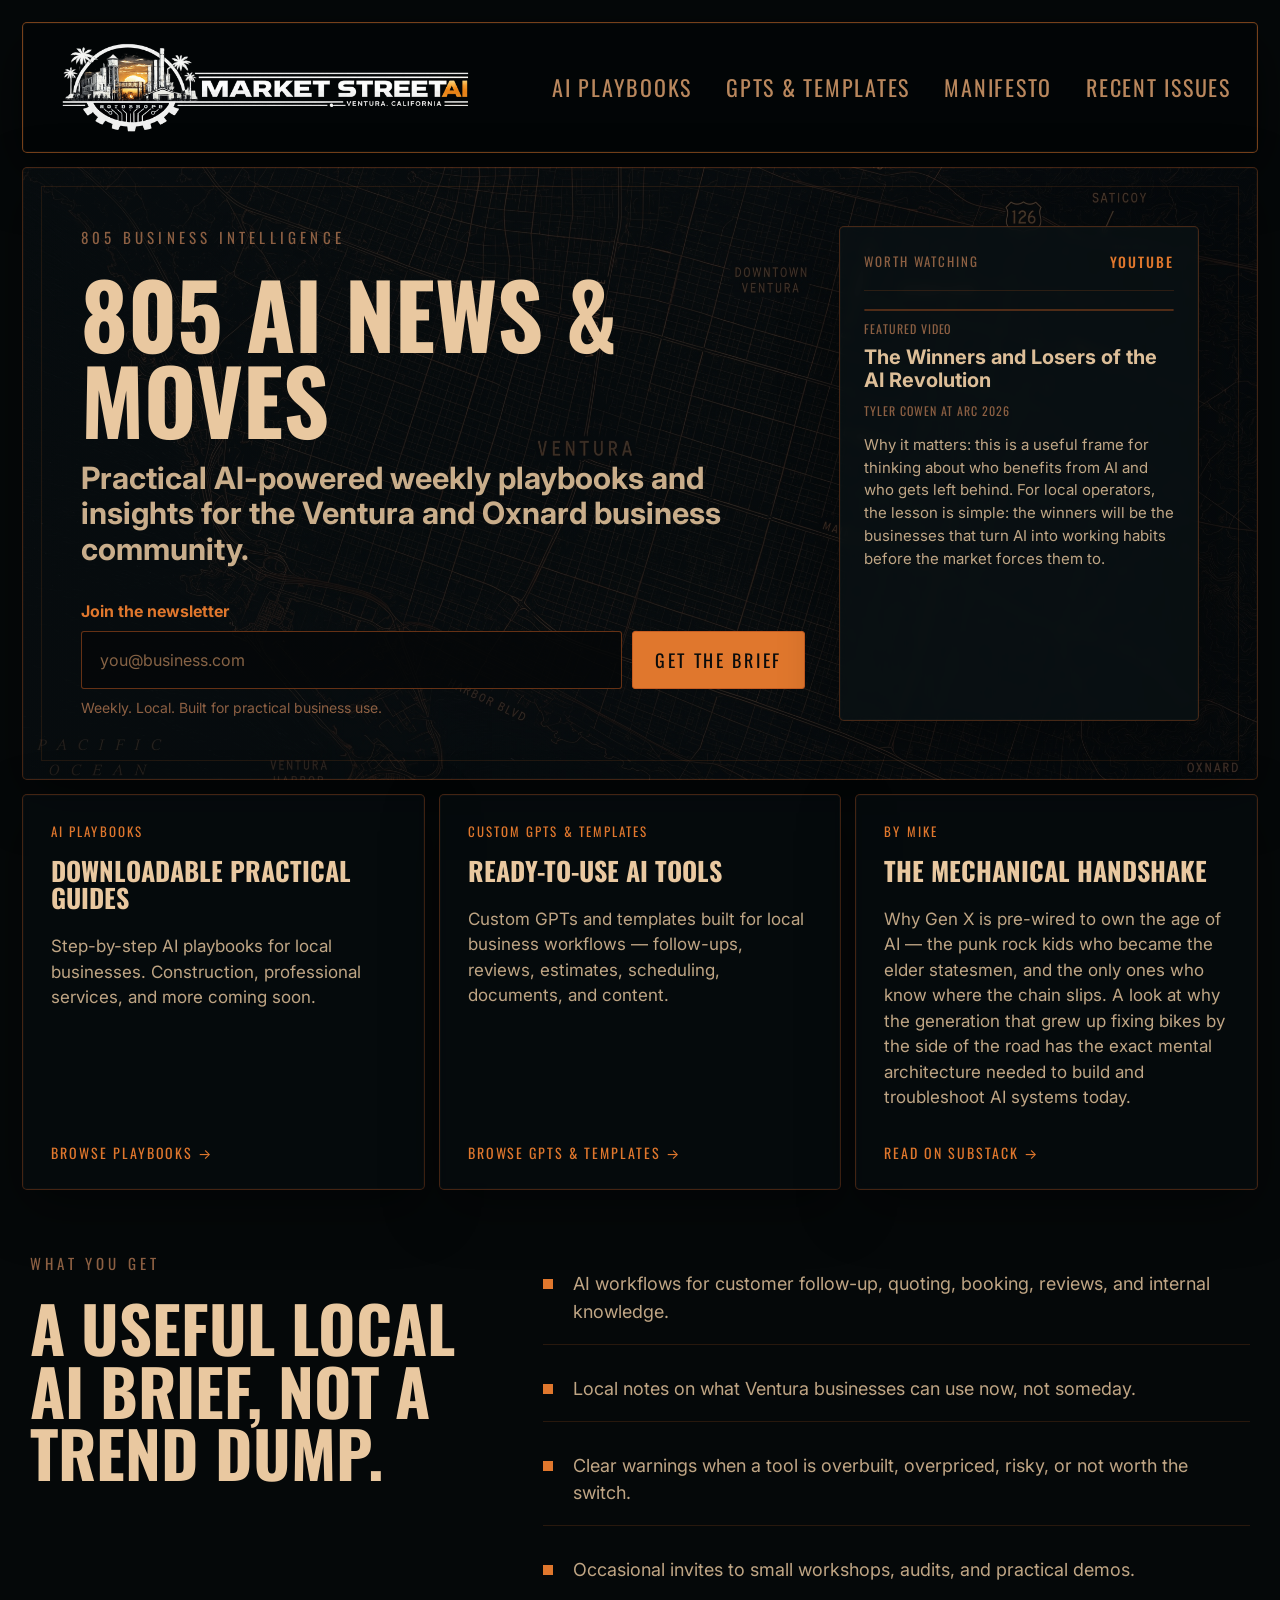
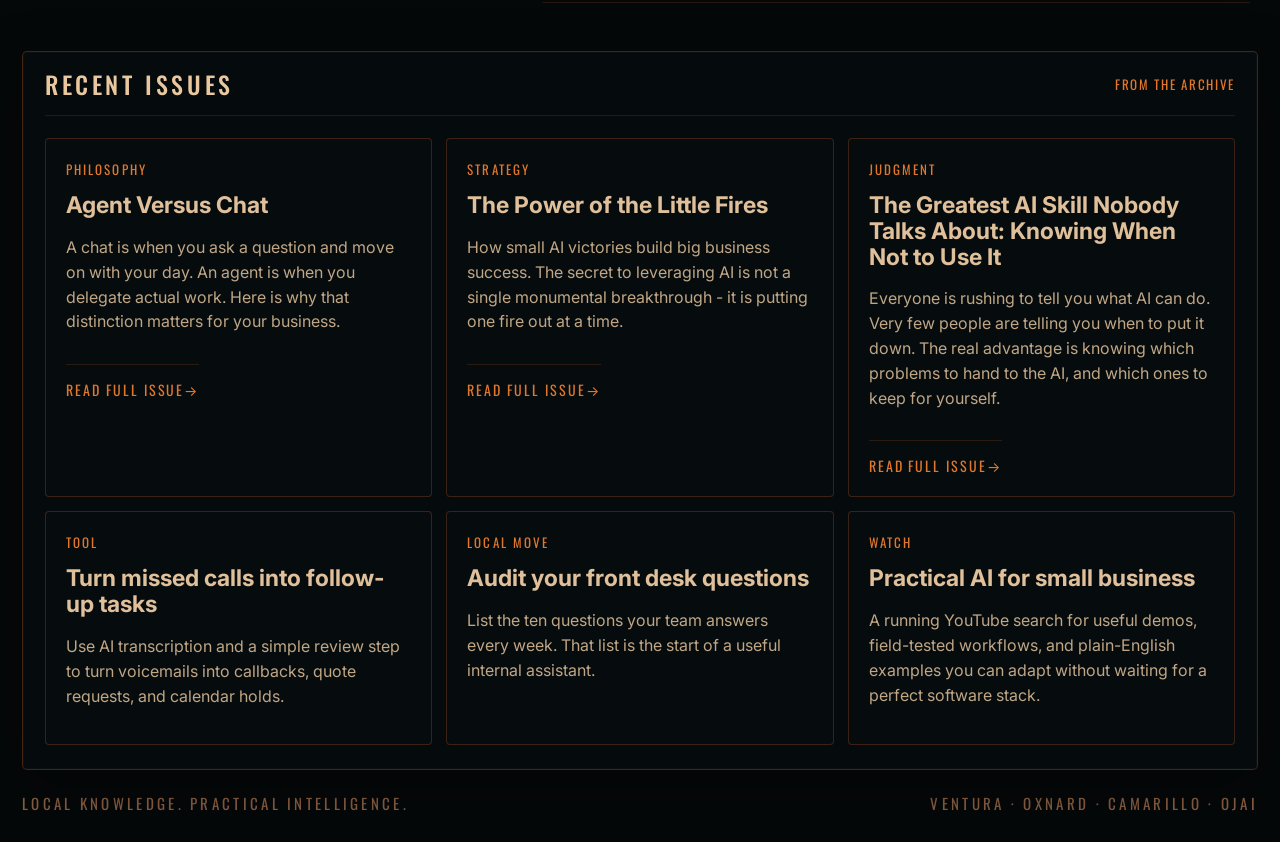
==== commit b4520cd3: "Feature one weekly video in hero" ====
--- a/index.html
+++ b/index.html
@@ -102,38 +102,13 @@
             <span>Worth Watching</span>
             <strong>YouTube</strong>
           </div>
-          <ul>
-            <li>
-              <span>01</span>
-              <a href="https://www.youtube.com/watch?v=hfZWfkQR9zs&t=333s" target="_blank" rel="noopener">
-                <img src="https://i.ytimg.com/vi/hfZWfkQR9zs/hqdefault.jpg" alt="" loading="lazy">
-                <div>
-                  <strong>The Winners and Losers of the AI Revolution</strong>
-                  <small>Tyler Cowen at ARC 2026</small>
-                </div>
-              </a>
-            </li>
-            <li>
-              <span>02</span>
-              <a href="https://www.youtube.com/results?search_query=practical+ai+small+business" target="_blank" rel="noopener">
-                <div class="video-thumb">AI</div>
-                <div>
-                  <strong>Practical AI for small business</strong>
-                  <small>Search the latest useful demos</small>
-                </div>
-              </a>
-            </li>
-            <li>
-              <span>03</span>
-              <a href="https://www.youtube.com/results?search_query=AI+agents+business+workflow" target="_blank" rel="noopener">
-                <div class="video-thumb">▶</div>
-                <div>
-                  <strong>AI agents and business workflows</strong>
-                  <small>Track what is becoming usable</small>
-                </div>
-              </a>
-            </li>
-          </ul>
+          <a class="featured-video" href="https://www.youtube.com/watch?v=hfZWfkQR9zs&t=333s" target="_blank" rel="noopener">
+            <img src="https://i.ytimg.com/vi/hfZWfkQR9zs/hqdefault.jpg" alt="" loading="lazy">
+            <span>Featured Video</span>
+            <strong>The Winners and Losers of the AI Revolution</strong>
+            <small>Tyler Cowen at ARC 2026</small>
+          </a>
+          <p class="video-summary">Why it matters: this is a useful frame for thinking about who benefits from AI and who gets left behind. For local operators, the lesson is simple: the winners will be the businesses that turn AI into working habits before the market forces them to.</p>
         </aside>
       </section>
 
@@ -289,8 +264,8 @@
           </article>
           <article>
             <span class="sample-label">Watch</span>
-            <h3>Do not automate trust away</h3>
-            <p>Use AI to draft and organize. Keep humans in the loop anywhere tone, money, promises, or customer history matter.</p>
+            <h3><a href="https://www.youtube.com/results?search_query=practical+ai+small+business" target="_blank" rel="noopener">Practical AI for small business</a></h3>
+            <p>A running YouTube search for useful demos, field-tested workflows, and plain-English examples you can adapt without waiting for a perfect software stack.</p>
           </article>
         </div>
       </section>
--- a/styles.css
+++ b/styles.css
@@ -338,6 +338,48 @@
   text-transform: uppercase;
 }
 
+.featured-video {
+  display: grid;
+  gap: 10px;
+  padding-top: 18px;
+}
+
+.featured-video img {
+  width: 100%;
+  height: auto;
+  display: block;
+  border: 1px solid rgba(198, 93, 34, 0.38);
+  border-radius: 3px;
+}
+
+.featured-video span,
+.featured-video small {
+  color: var(--dim);
+  font-family: Oswald, sans-serif;
+  font-size: 12px;
+  letter-spacing: 0.08em;
+  line-height: 1.25;
+  text-transform: uppercase;
+}
+
+.featured-video strong {
+  color: rgba(233, 200, 160, 0.95);
+  font-size: 20px;
+  line-height: 1.18;
+}
+
+.featured-video:hover strong,
+.sample-grid h3 a:hover {
+  color: var(--accent);
+}
+
+.video-summary {
+  margin: 16px 0 0;
+  color: rgba(233, 200, 160, 0.82);
+  font-size: 15px;
+  line-height: 1.52;
+}
+
 .issue-card li img,
 .video-thumb {
   width: 92px;
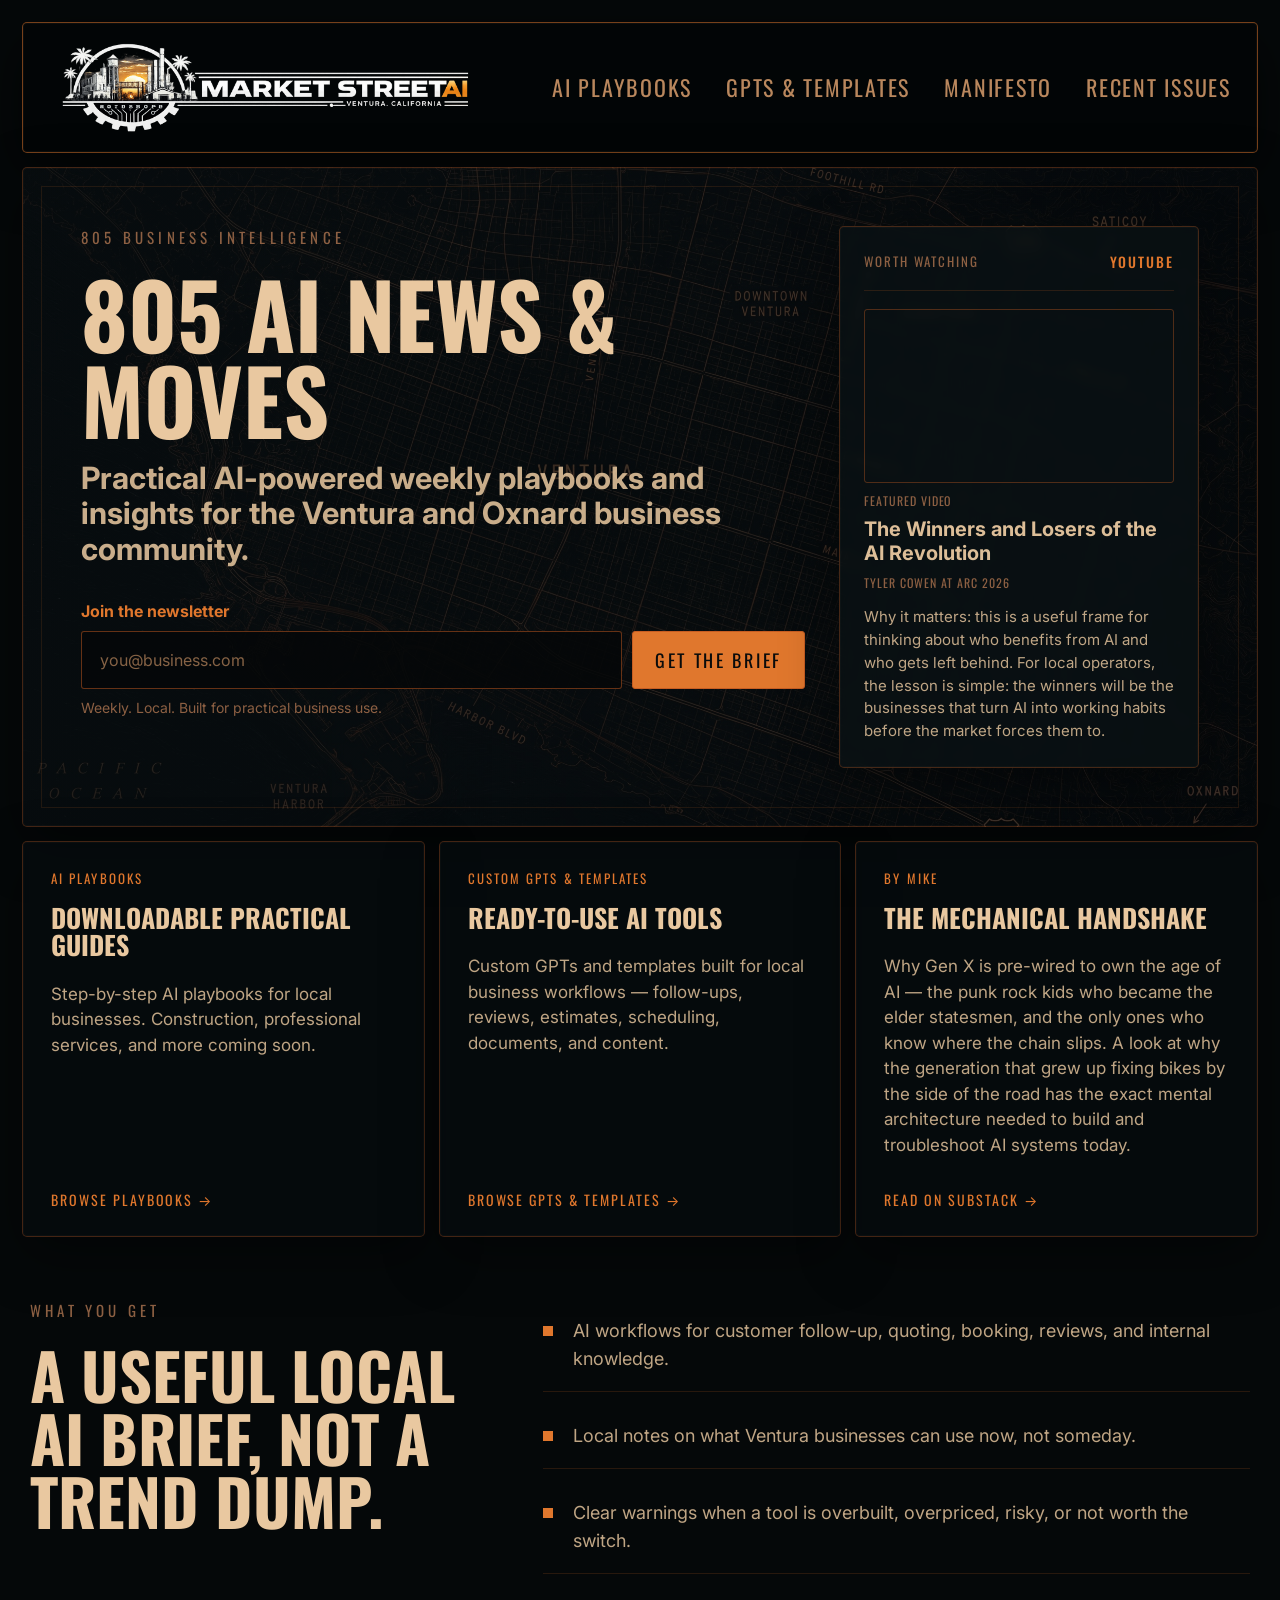
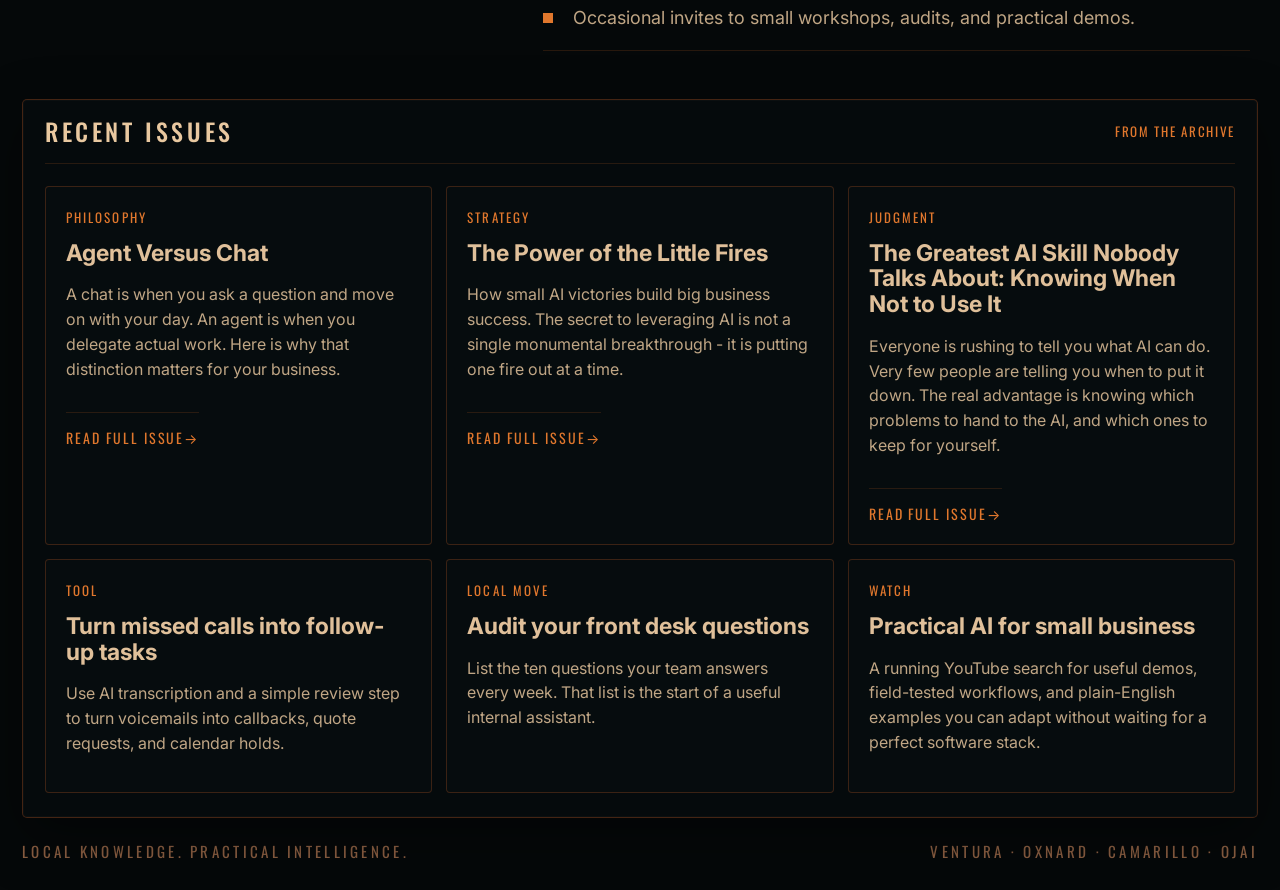
==== commit e26bac92: "Crop featured video thumbnail" ====
--- a/index.html
+++ b/index.html
@@ -103,7 +103,9 @@
             <strong>YouTube</strong>
           </div>
           <a class="featured-video" href="https://www.youtube.com/watch?v=hfZWfkQR9zs&t=333s" target="_blank" rel="noopener">
-            <img src="https://i.ytimg.com/vi/hfZWfkQR9zs/hqdefault.jpg" alt="" loading="lazy">
+            <span class="featured-video-thumb">
+              <img src="https://i.ytimg.com/vi/hfZWfkQR9zs/hqdefault.jpg" alt="" loading="lazy">
+            </span>
             <span>Featured Video</span>
             <strong>The Winners and Losers of the AI Revolution</strong>
             <small>Tyler Cowen at ARC 2026</small>
--- a/styles.css
+++ b/styles.css
@@ -344,12 +344,21 @@
   padding-top: 18px;
 }
 
+.featured-video-thumb {
+  display: block;
+  aspect-ratio: 16 / 9;
+  overflow: hidden;
+  border: 1px solid rgba(198, 93, 34, 0.38);
+  border-radius: 3px;
+}
+
 .featured-video img {
   width: 100%;
-  height: auto;
+  height: 100%;
   display: block;
-  border: 1px solid rgba(198, 93, 34, 0.38);
-  border-radius: 3px;
+  object-fit: cover;
+  object-position: center center;
+  transform: scale(1.22);
 }
 
 .featured-video span,
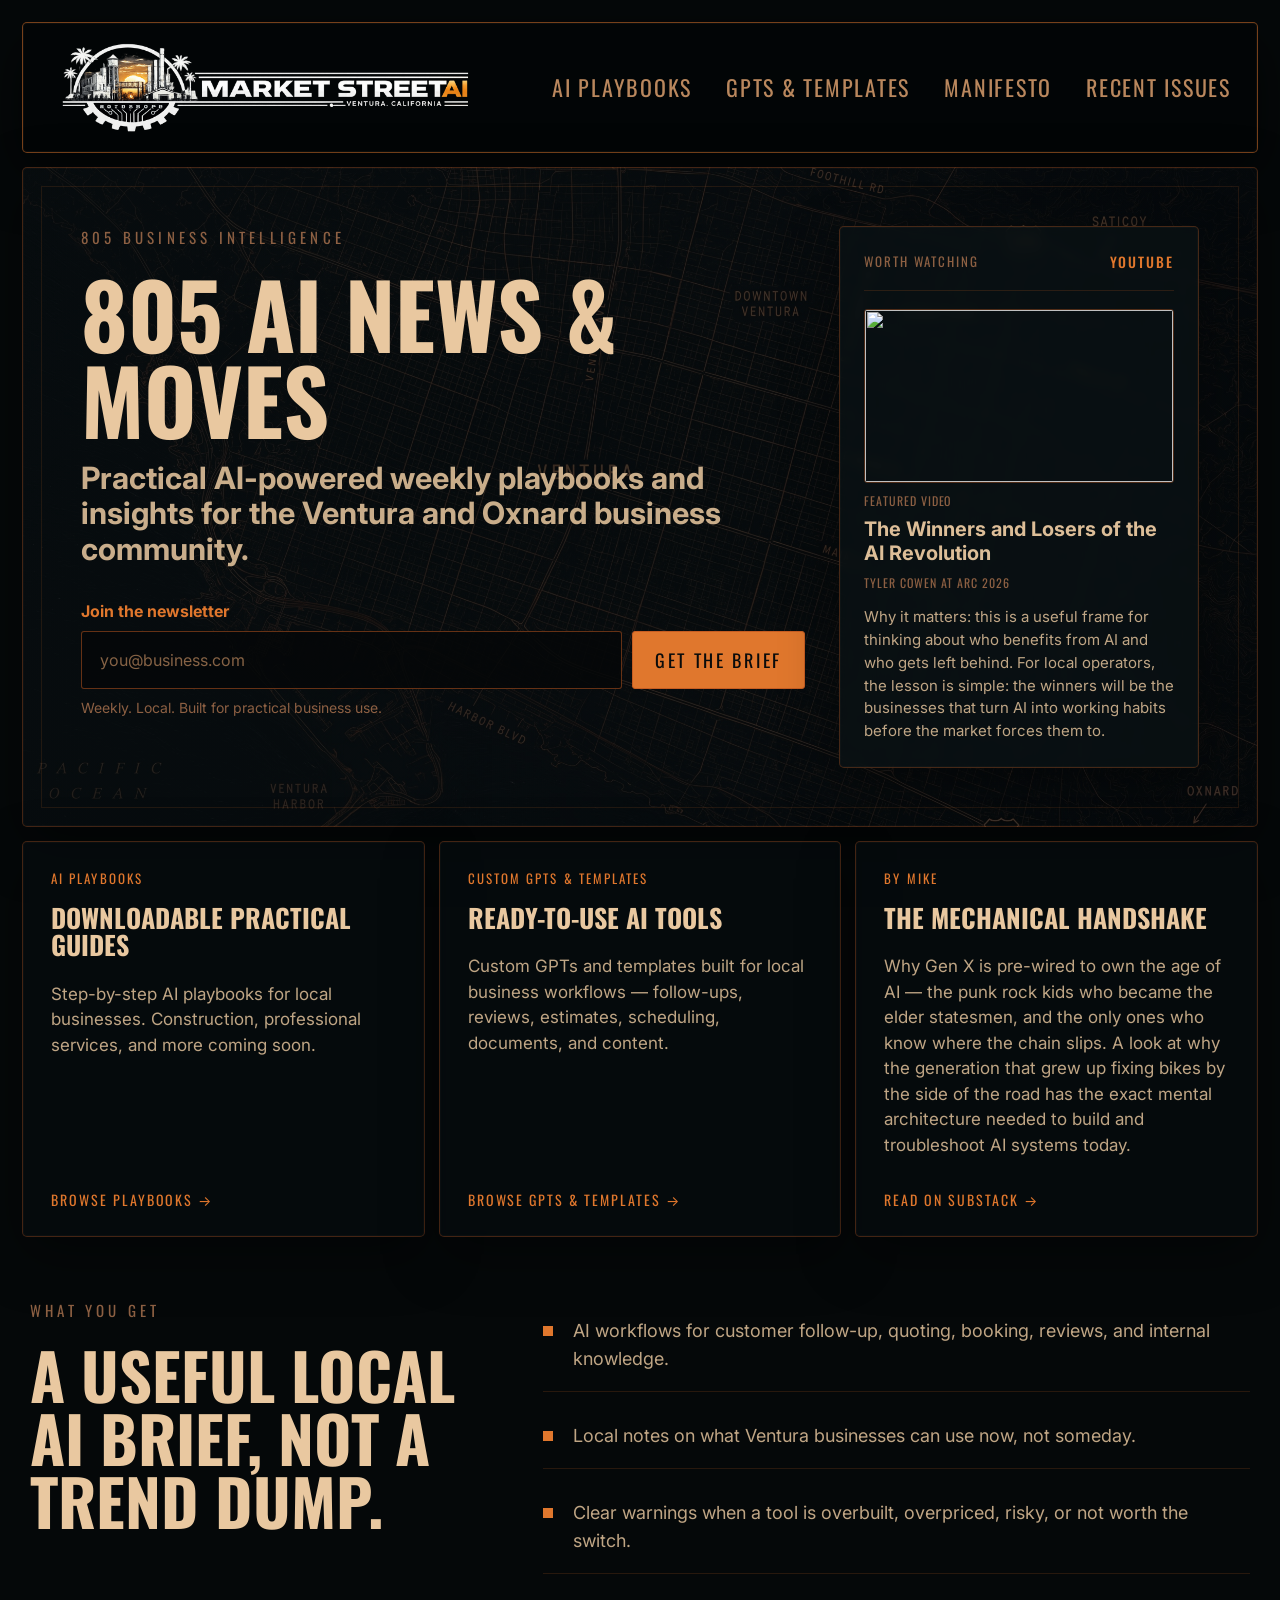
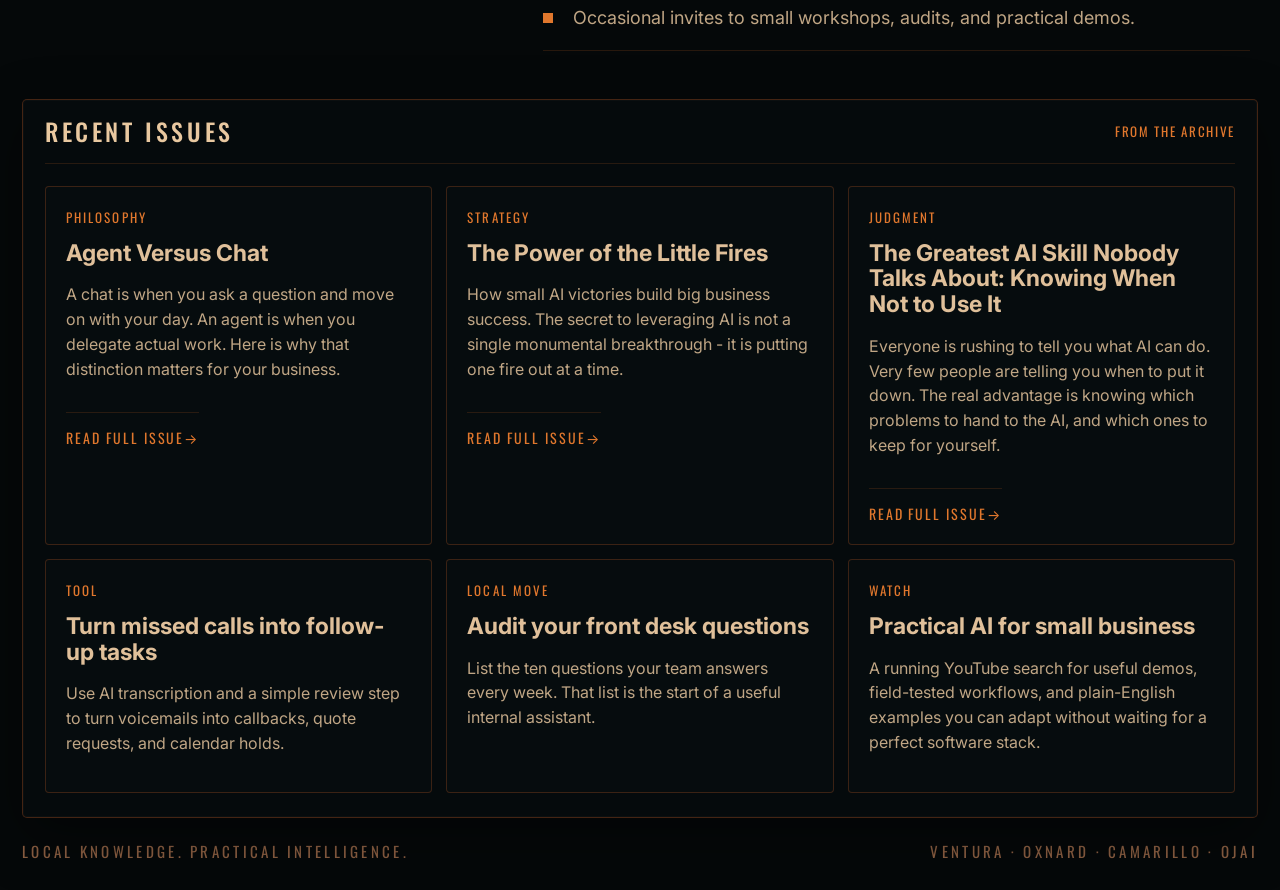
==== commit e9b0dc86: "Use maxres video thumbnail" ====
--- a/index.html
+++ b/index.html
@@ -104,7 +104,7 @@
           </div>
           <a class="featured-video" href="https://www.youtube.com/watch?v=hfZWfkQR9zs&t=333s" target="_blank" rel="noopener">
             <span class="featured-video-thumb">
-              <img src="https://i.ytimg.com/vi/hfZWfkQR9zs/hqdefault.jpg" alt="" loading="lazy">
+              <img src="https://i.ytimg.com/vi/hfZWfkQR9zs/maxresdefault.jpg" alt="" loading="lazy">
             </span>
             <span>Featured Video</span>
             <strong>The Winners and Losers of the AI Revolution</strong>
--- a/styles.css
+++ b/styles.css
@@ -358,7 +358,6 @@
   display: block;
   object-fit: cover;
   object-position: center center;
-  transform: scale(1.22);
 }
 
 .featured-video span,
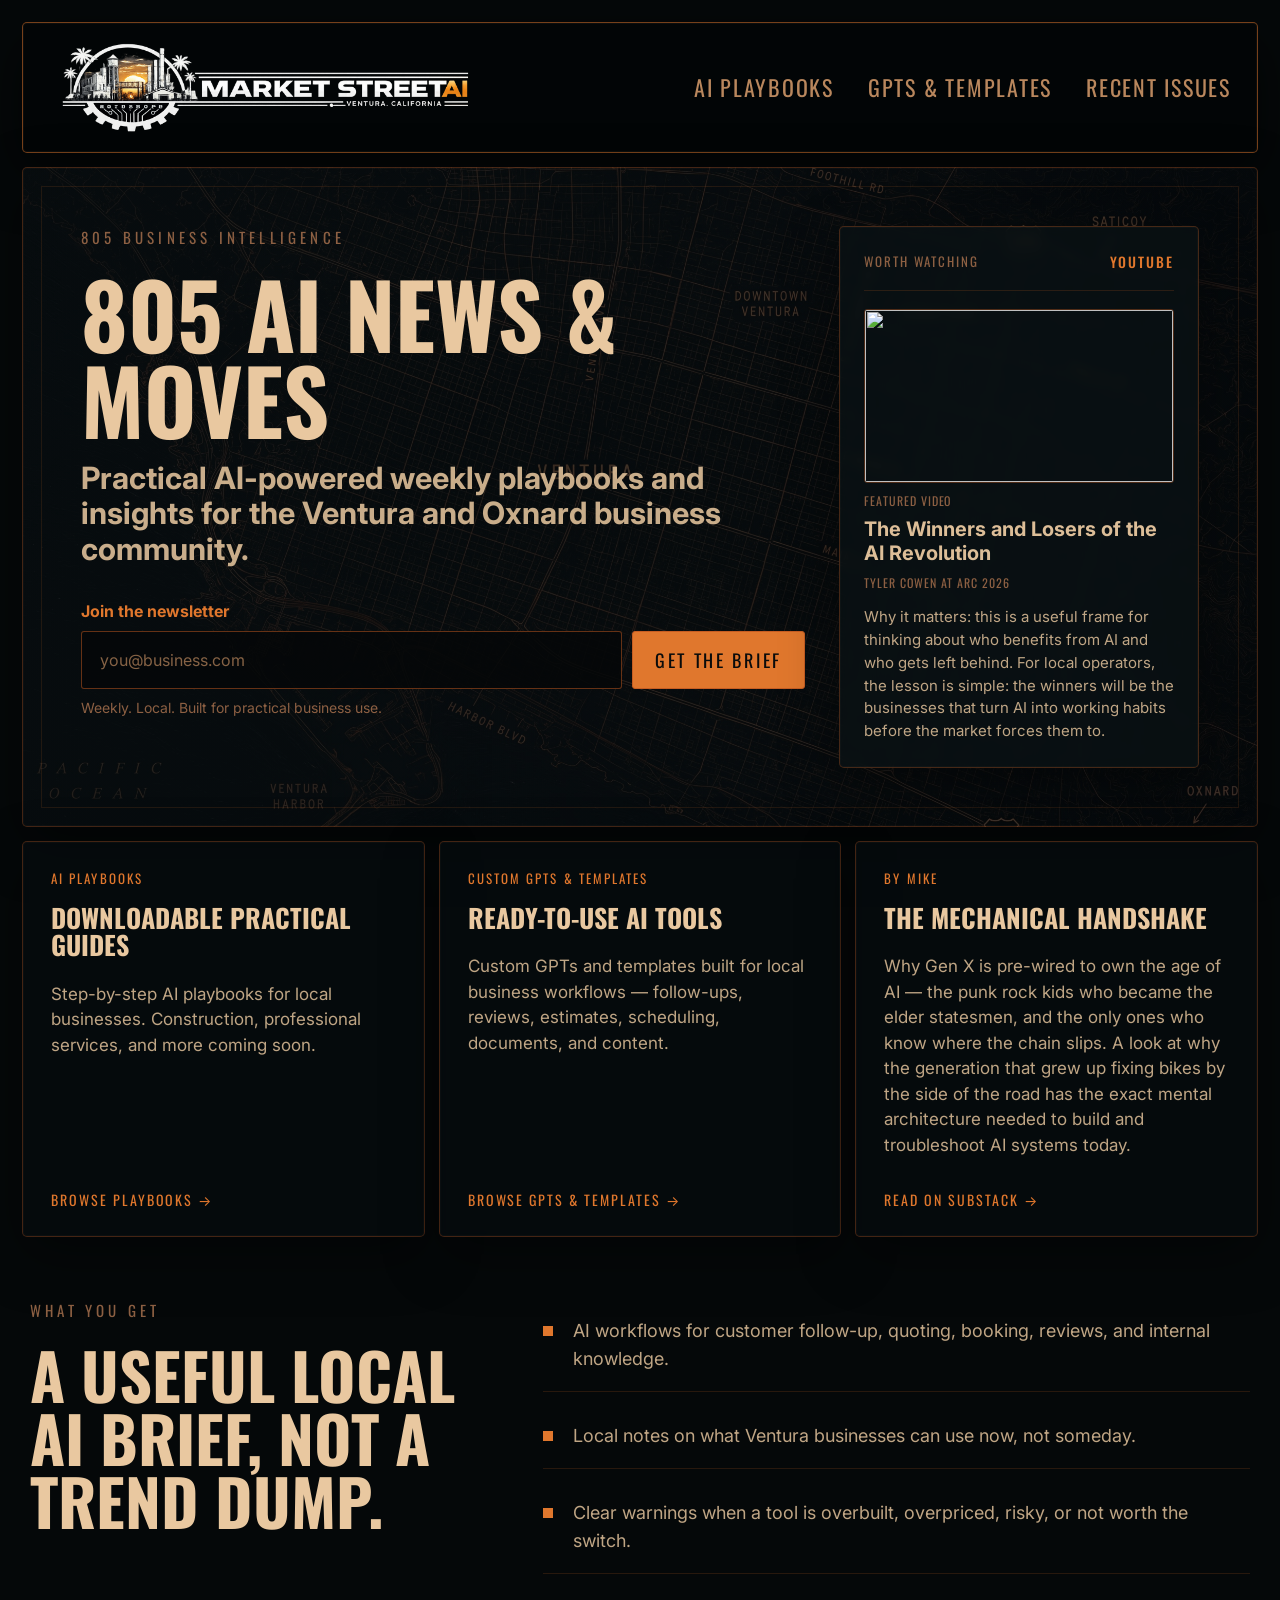
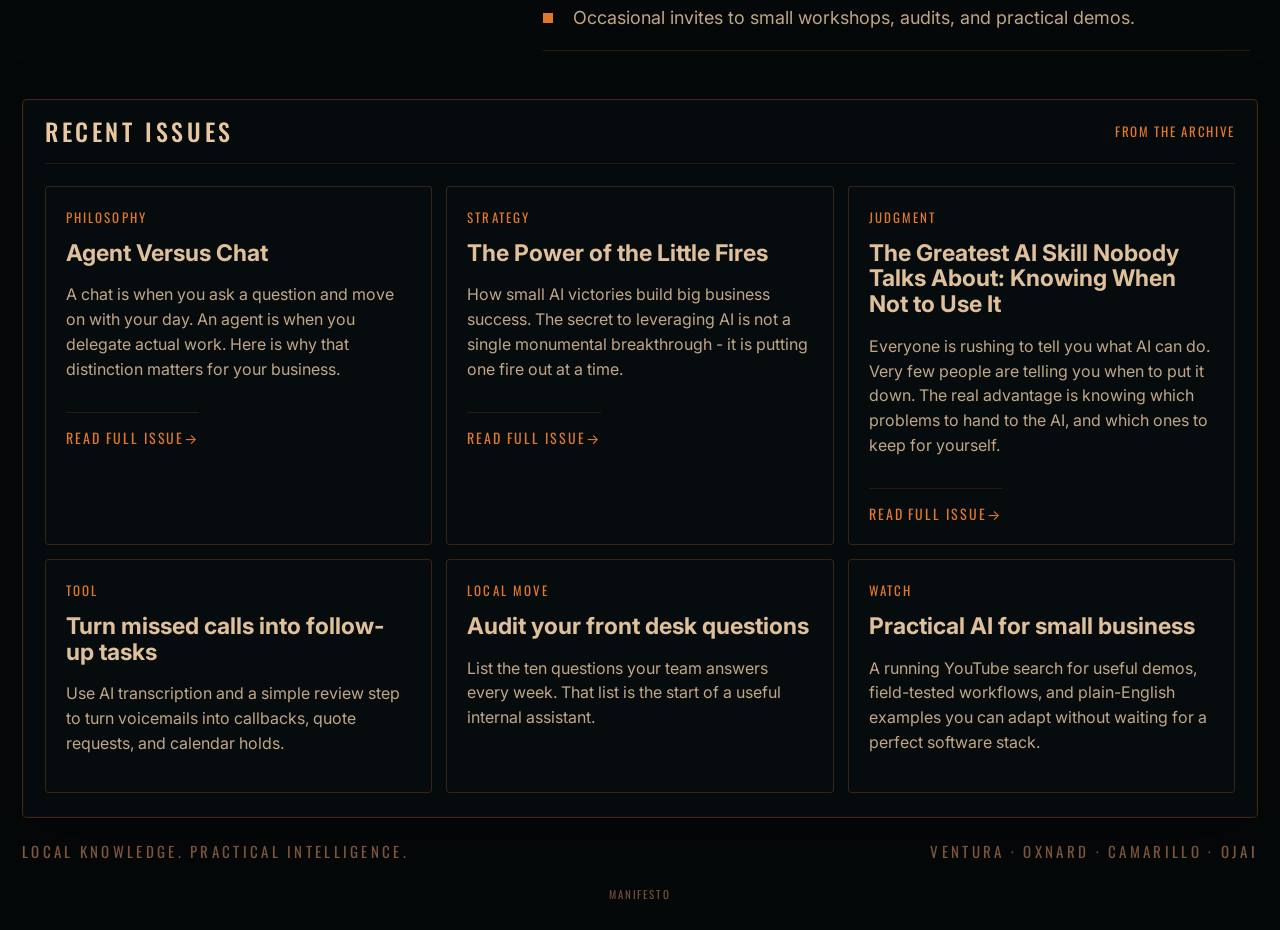
==== commit 2e023530: "Move manifesto link to footer" ====
--- a/index.html
+++ b/index.html
@@ -33,7 +33,6 @@
       <nav class="main-nav" aria-label="Primary navigation">
         <a href="playbooks.html">AI Playbooks</a>
         <a href="gpts.html">GPTs &amp; Templates</a>
-        <a href="manifesto.html">Manifesto</a>
         <a href="#sample">Recent Issues</a>
       </nav>
     </header>
@@ -276,8 +275,11 @@
     </main>
 
     <footer class="site-footer">
-      <span>Local Knowledge. Practical Intelligence.</span>
-      <span>Ventura · Oxnard · Camarillo · Ojai</span>
+      <div class="footer-main">
+        <span>Local Knowledge. Practical Intelligence.</span>
+        <span>Ventura · Oxnard · Camarillo · Ojai</span>
+      </div>
+      <a class="footer-fine-print" href="manifesto.html">Manifesto</a>
     </footer>
   </div>
   <script src="script.js"></script>
--- a/styles.css
+++ b/styles.css
@@ -615,13 +615,29 @@
 }
 
 .site-footer {
-  display: flex;
-  justify-content: space-between;
+  display: grid;
   gap: 24px;
   padding: 22px 0 28px;
   color: var(--dim);
   font-size: 15px;
   letter-spacing: 0.22em;
+}
+
+.footer-main {
+  display: flex;
+  justify-content: space-between;
+  gap: 24px;
+}
+
+.footer-fine-print {
+  justify-self: center;
+  color: rgba(141, 96, 67, 0.82);
+  font-size: 11px;
+  letter-spacing: 0.18em;
+}
+
+.footer-fine-print:hover {
+  color: var(--accent);
 }
 
 @media (max-width: 980px) {
@@ -636,6 +652,15 @@
   .site-footer {
     align-items: flex-start;
     flex-direction: column;
+  }
+
+  .footer-main {
+    align-items: flex-start;
+    flex-direction: column;
+  }
+
+  .footer-fine-print {
+    justify-self: start;
   }
 
   .main-nav {
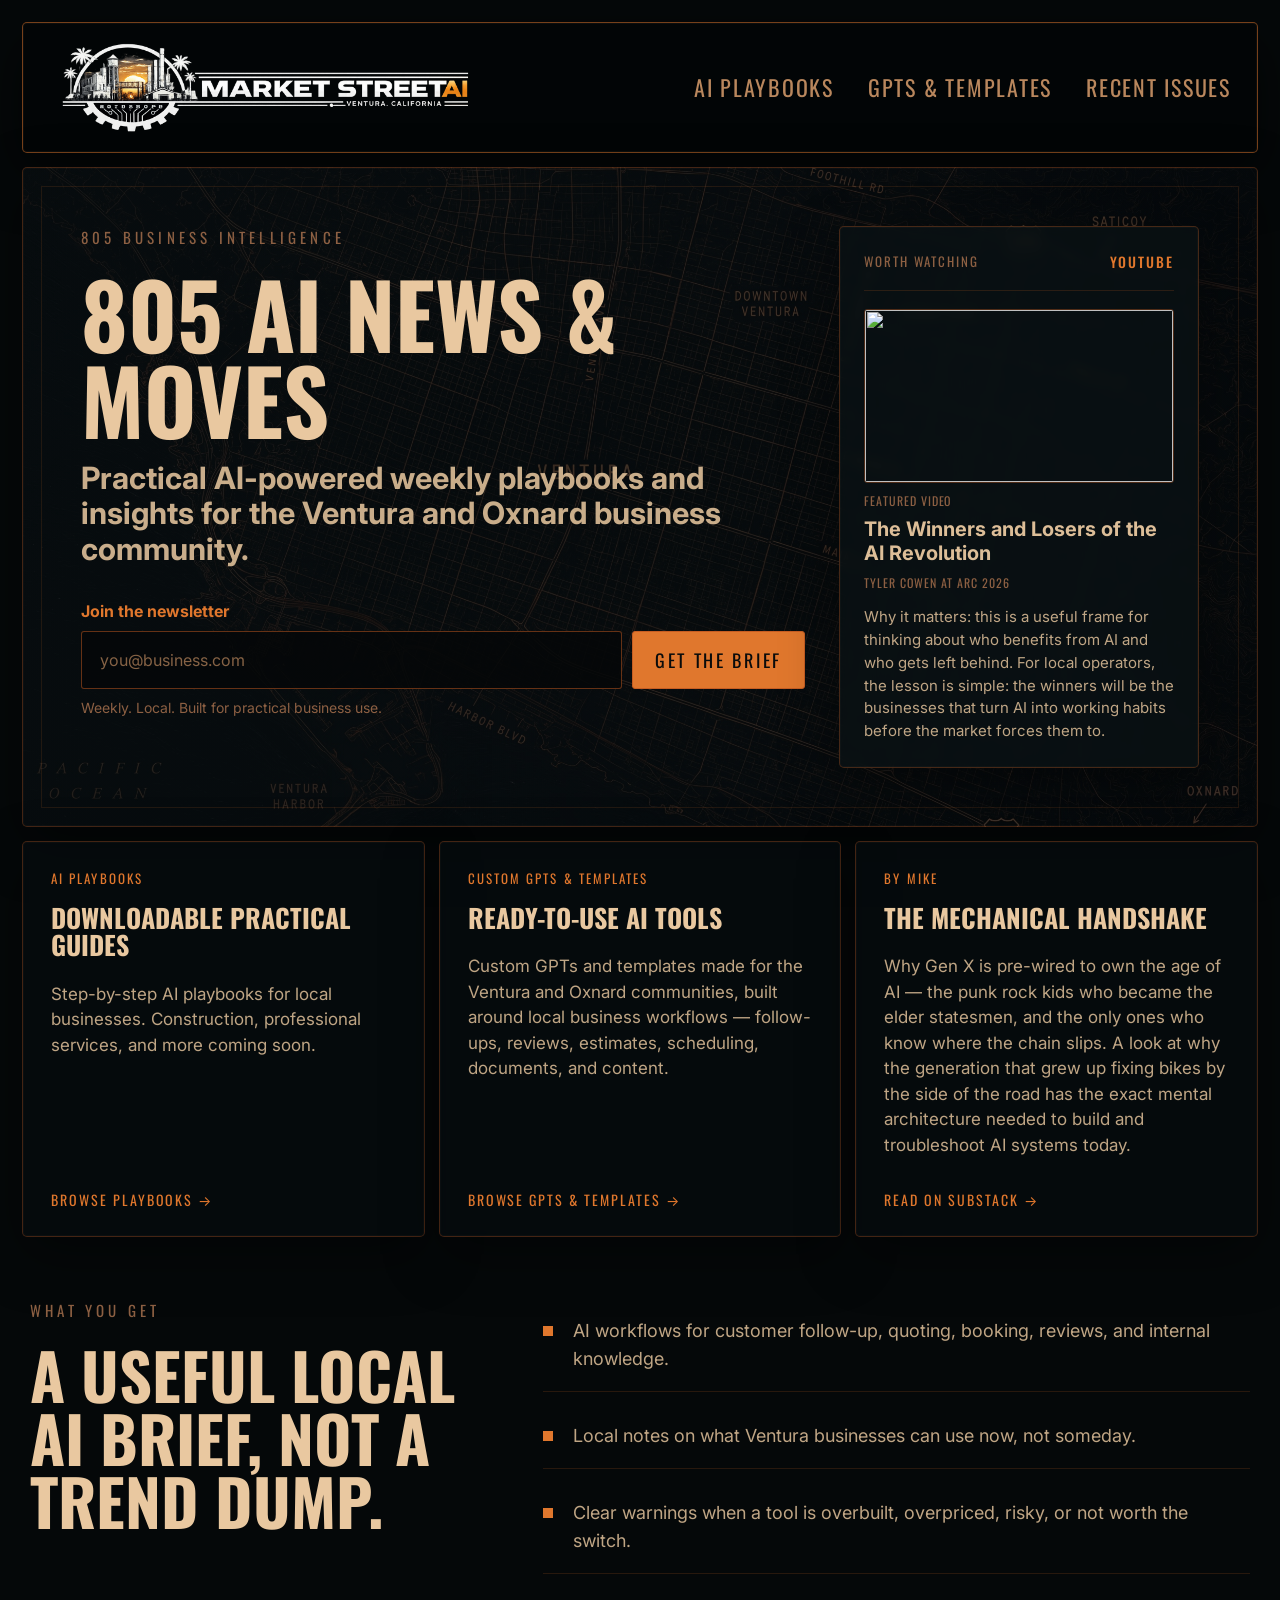
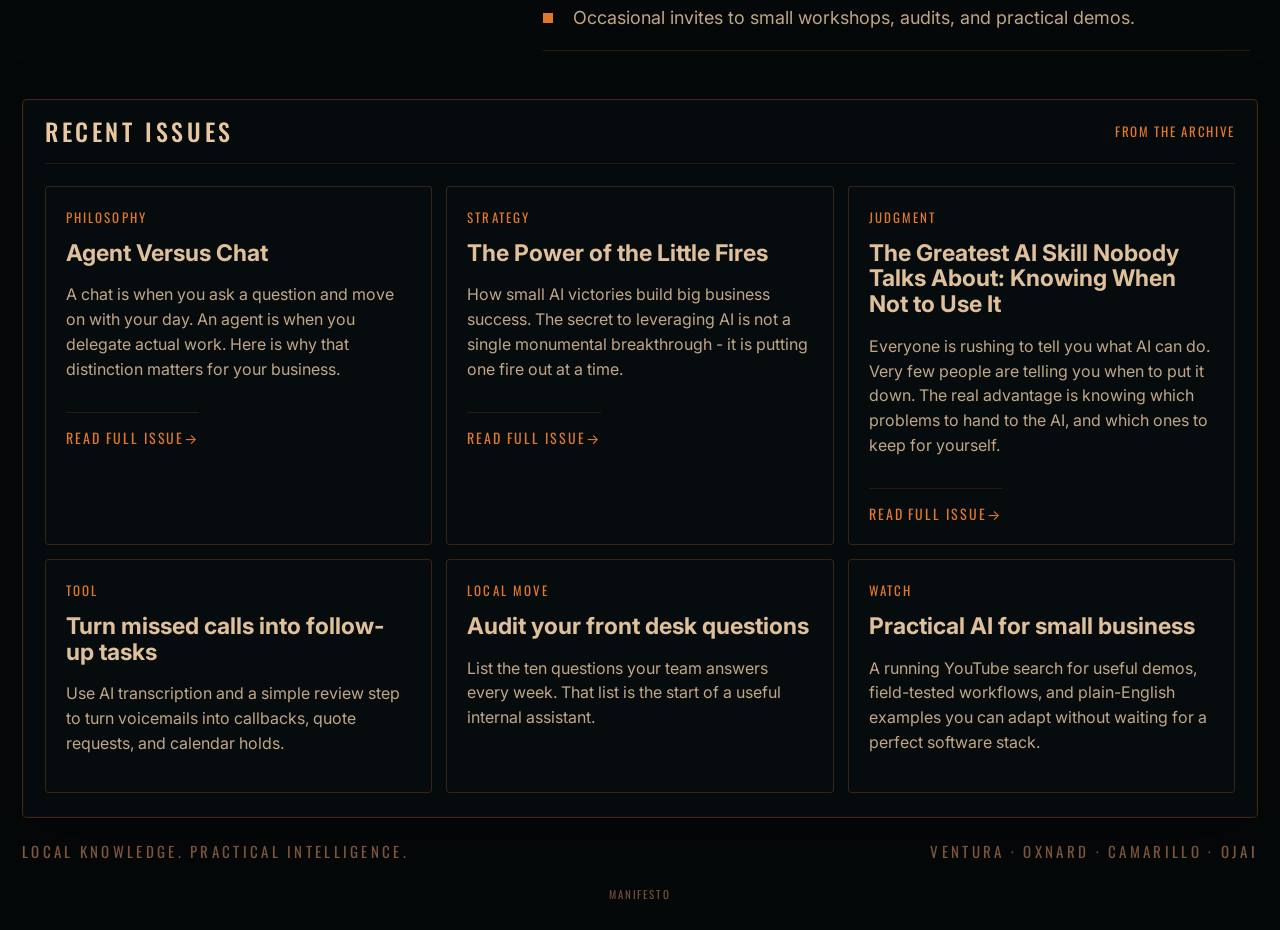
==== commit 1db7d1bf: "Update GPT templates local copy" ====
--- a/index.html
+++ b/index.html
@@ -123,7 +123,7 @@
         <article class="has-link">
           <span>Custom GPTs &amp; Templates</span>
           <h2><a href="gpts.html">Ready-to-use AI tools</a></h2>
-          <p>Custom GPTs and templates built for local business workflows — follow-ups, reviews, estimates, scheduling, documents, and content.</p>
+          <p>Custom GPTs and templates made for the Ventura and Oxnard communities, built around local business workflows — follow-ups, reviews, estimates, scheduling, documents, and content.</p>
           <a class="read-more" href="gpts.html">Browse GPTs &amp; Templates →</a>
         </article>
         <article class="has-link">
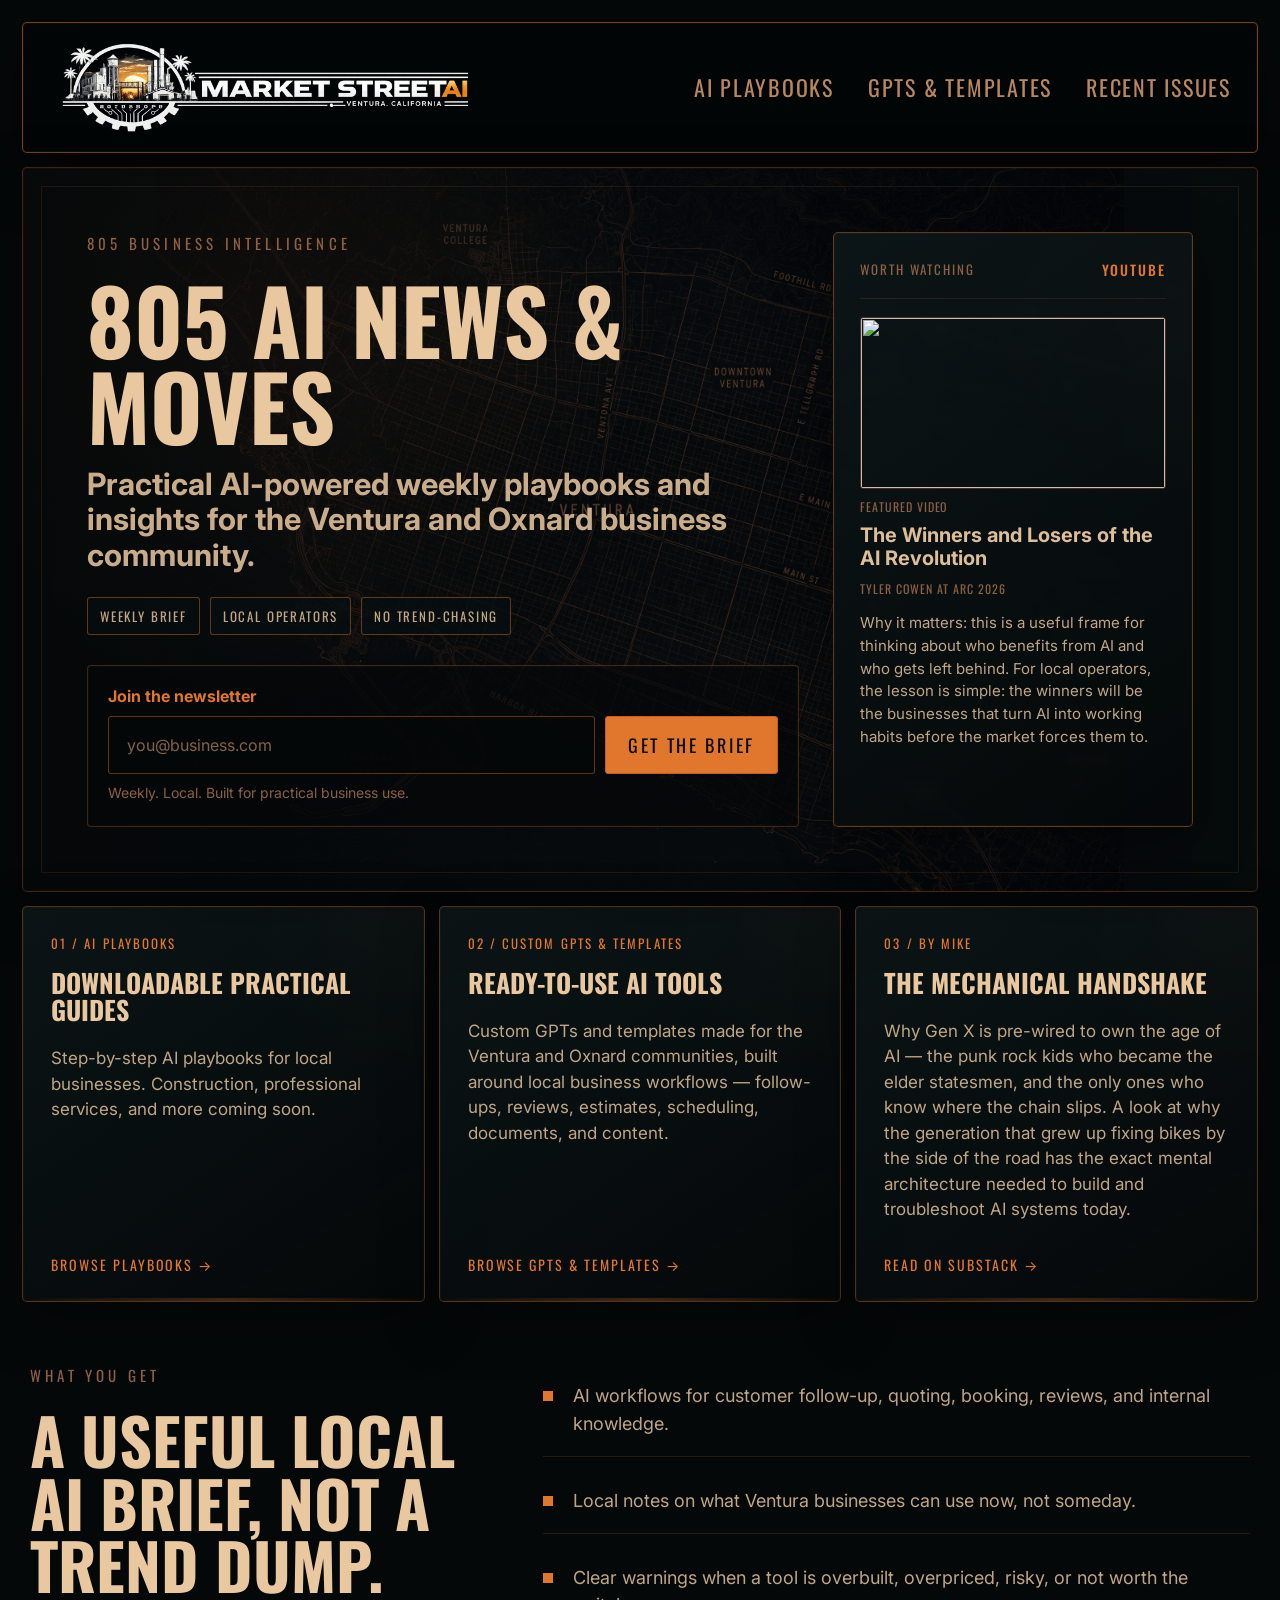
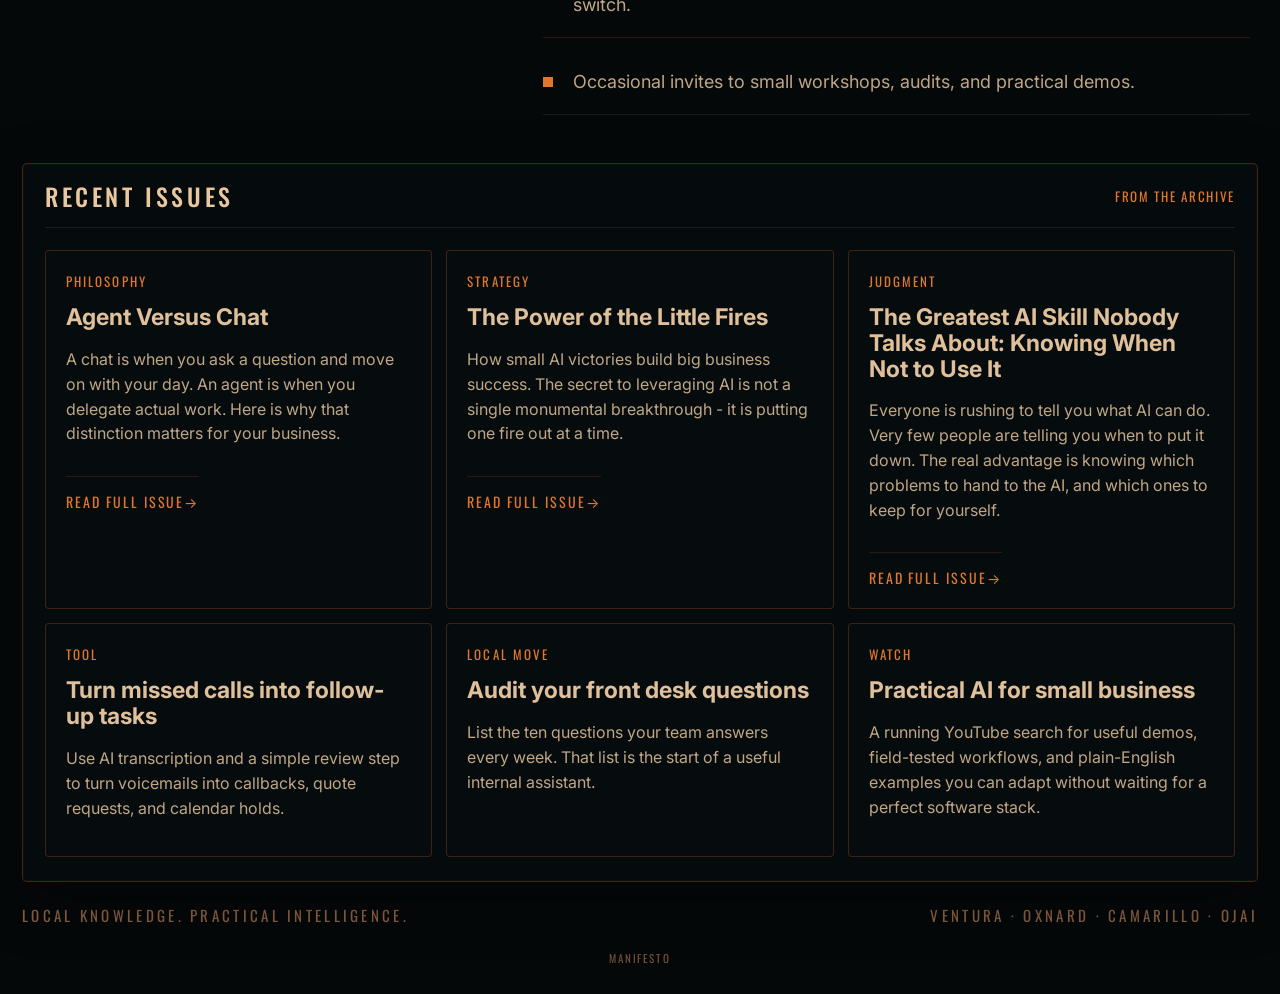
==== commit f3af45b9: "Trial UI UX Pro Max homepage polish" ====
--- a/index.html
+++ b/index.html
@@ -43,6 +43,11 @@
           <p class="kicker">805 Business Intelligence</p>
           <h1>805 AI News &amp; Moves</h1>
           <p class="hero-lede">Practical AI-powered weekly playbooks and insights for the Ventura and Oxnard business community.</p>
+          <div class="hero-proof" aria-label="Newsletter focus">
+            <span>Weekly brief</span>
+            <span>Local operators</span>
+            <span>No trend-chasing</span>
+          </div>
 
           <form
             class="signup-form"
@@ -52,7 +57,7 @@
           >
             <label for="email">Join the newsletter</label>
             <div class="signup-row">
-              <input id="email" name="email" type="email" autocomplete="email" placeholder="you@business.com" required>
+              <input id="email" name="email" type="email" inputmode="email" autocomplete="email" placeholder="you@business.com" aria-describedby="form-status" required>
               <button class="button" type="submit" id="submit-btn">Get The Brief</button>
             </div>
             <p class="form-note" id="form-status">Weekly. Local. Built for practical business use.</p>
@@ -115,19 +120,19 @@
 
       <section class="value-strip" aria-label="Newsletter value">
         <article class="has-link">
-          <span>AI Playbooks</span>
+          <span>01 / AI Playbooks</span>
           <h2><a href="playbooks.html">Downloadable practical guides</a></h2>
           <p>Step-by-step AI playbooks for local businesses. Construction, professional services, and more coming soon.</p>
           <a class="read-more" href="playbooks.html">Browse Playbooks →</a>
         </article>
         <article class="has-link">
-          <span>Custom GPTs &amp; Templates</span>
+          <span>02 / Custom GPTs &amp; Templates</span>
           <h2><a href="gpts.html">Ready-to-use AI tools</a></h2>
           <p>Custom GPTs and templates made for the Ventura and Oxnard communities, built around local business workflows — follow-ups, reviews, estimates, scheduling, documents, and content.</p>
           <a class="read-more" href="gpts.html">Browse GPTs &amp; Templates →</a>
         </article>
         <article class="has-link">
-          <span>By Mike</span>
+          <span>03 / By Mike</span>
           <h2><a href="https://sparkai805.substack.com/p/the-mechanical-handshake-why-gen" target="_blank" rel="noopener">The Mechanical Handshake</a></h2>
           <p>Why Gen X is pre-wired to own the age of AI — the punk rock kids who became the elder statesmen, and the only ones who know where the chain slips. A look at why the generation that grew up fixing bikes by the side of the road has the exact mental architecture needed to build and troubleshoot AI systems today.</p>
           <a class="read-more" href="https://sparkai805.substack.com/p/the-mechanical-handshake-why-gen" target="_blank" rel="noopener">Read on Substack →</a>
--- a/styles.css
+++ b/styles.css
@@ -132,18 +132,24 @@
   color: var(--accent);
 }
 
+.main-nav a[aria-current="page"] {
+  color: var(--accent);
+}
+
 .hero {
   display: grid;
   grid-template-columns: minmax(0, 1fr) 360px;
   gap: 34px;
   align-items: stretch;
   margin-top: 14px;
-  padding: 58px;
+  padding: 64px;
   position: relative;
   overflow: hidden;
   background:
-    linear-gradient(90deg, rgba(7, 13, 15, 0.82), rgba(7, 13, 15, 0.64)),
-    url("Assets /Market Street Ai Website/market street AI web page on progress/Can_you_recreate_this_in_202605091921_v2.jpeg") center / cover no-repeat;
+    linear-gradient(90deg, rgba(5, 8, 9, 0.88), rgba(7, 13, 15, 0.58) 52%, rgba(7, 13, 15, 0.42)),
+    radial-gradient(circle at 18% 20%, rgba(224, 119, 45, 0.18), transparent 34%),
+    url("Assets /Market Street Ai Website/market street AI web page on progress/Can_you_recreate_this_in_202605091921_v2.jpeg") center / contain no-repeat;
+  background-color: #050809;
 }
 
 .hero::after {
@@ -186,9 +192,33 @@
   line-height: 1.16;
 }
 
+.hero-proof {
+  display: flex;
+  flex-wrap: wrap;
+  gap: 10px;
+  margin-top: 24px;
+}
+
+.hero-proof span {
+  border: 1px solid rgba(224, 119, 45, 0.42);
+  border-radius: 3px;
+  background: rgba(8, 15, 17, 0.72);
+  color: rgba(233, 200, 160, 0.82);
+  font-family: Oswald, Inter, sans-serif;
+  font-size: 13px;
+  letter-spacing: 0.14em;
+  padding: 8px 12px;
+  text-transform: uppercase;
+}
+
 .signup-form {
   max-width: 760px;
-  margin-top: 34px;
+  margin-top: 30px;
+  padding: 20px;
+  border: 1px solid rgba(224, 119, 45, 0.28);
+  border-radius: 4px;
+  background: rgba(5, 8, 9, 0.62);
+  box-shadow: inset 0 0 0 1px rgba(233, 200, 160, 0.025);
 }
 
 .signup-form label {
@@ -257,8 +287,11 @@
 
 .issue-card {
   min-height: 100%;
-  padding: 24px;
-  background: var(--panel-strong);
+  padding: 26px;
+  background:
+    linear-gradient(145deg, rgba(12, 22, 24, 0.94), rgba(5, 8, 9, 0.82)),
+    radial-gradient(circle at 95% 10%, rgba(224, 119, 45, 0.16), transparent 34%);
+  border-color: rgba(224, 119, 45, 0.42);
 }
 
 .issue-card-header {
@@ -427,7 +460,28 @@
 }
 
 .value-strip article.has-link {
+  position: relative;
   padding: 26px 28px;
+  overflow: hidden;
+  background:
+    linear-gradient(145deg, rgba(12, 22, 24, 0.88), rgba(5, 8, 9, 0.72)),
+    radial-gradient(circle at 95% 0%, rgba(224, 119, 45, 0.12), transparent 32%);
+  border-color: rgba(224, 119, 45, 0.34);
+  transition: transform 0.22s ease, border-color 0.22s ease;
+}
+
+.value-strip article.has-link::after {
+  content: "";
+  position: absolute;
+  inset: auto 0 0;
+  height: 3px;
+  background: linear-gradient(90deg, transparent, rgba(224, 119, 45, 0.72), transparent);
+  opacity: 0.36;
+}
+
+.value-strip article.has-link:hover {
+  transform: translateY(-3px);
+  border-color: rgba(224, 119, 45, 0.62);
 }
 
 .value-strip article.has-link h2 {
@@ -559,11 +613,24 @@
   letter-spacing: 0.13em;
 }
 
+.section-intro {
+  max-width: 760px;
+  margin: 18px 0 0;
+  color: rgba(233, 200, 160, 0.78);
+  font-size: 18px;
+  line-height: 1.55;
+}
+
 .sample-grid {
   display: grid;
   grid-template-columns: repeat(3, minmax(0, 1fr));
   gap: 14px;
   padding-top: 22px;
+}
+
+.gpts-grid {
+  grid-template-columns: repeat(2, minmax(0, 1fr));
+  gap: 20px;
 }
 
 .sample-grid article {
@@ -572,6 +639,45 @@
   background: rgba(8, 15, 17, 0.72);
   border: 1px solid rgba(198, 93, 34, 0.28);
   border-radius: 4px;
+}
+
+.gpt-card {
+  position: relative;
+  display: flex;
+  flex-direction: column;
+  min-height: 292px;
+  padding: 28px;
+  overflow: hidden;
+  background:
+    linear-gradient(145deg, rgba(12, 22, 24, 0.92), rgba(5, 8, 9, 0.76)),
+    radial-gradient(circle at 92% 12%, rgba(224, 119, 45, 0.18), transparent 30%);
+  border-color: rgba(224, 119, 45, 0.38);
+  transition: transform 0.22s ease, border-color 0.22s ease, background 0.22s ease;
+}
+
+.gpt-card::after {
+  content: "";
+  position: absolute;
+  inset: auto 0 0;
+  height: 3px;
+  background: linear-gradient(90deg, transparent, rgba(224, 119, 45, 0.8), transparent);
+  opacity: 0.42;
+}
+
+.gpt-card:hover {
+  transform: translateY(-4px);
+  border-color: rgba(224, 119, 45, 0.7);
+}
+
+.gpt-card .button {
+  align-self: flex-start;
+  margin-top: auto;
+  text-decoration: none;
+}
+
+.gpt-card p {
+  max-width: 54ch;
+  margin-bottom: 28px;
 }
 
 .sample-grid h3 {
@@ -1147,6 +1253,10 @@
   width: 100%;
 }
 
+.main-nav a[aria-current="page"]::after {
+  width: 100%;
+}
+
 @media (max-width: 1024px) {
   .main-nav {
     gap: 24px;
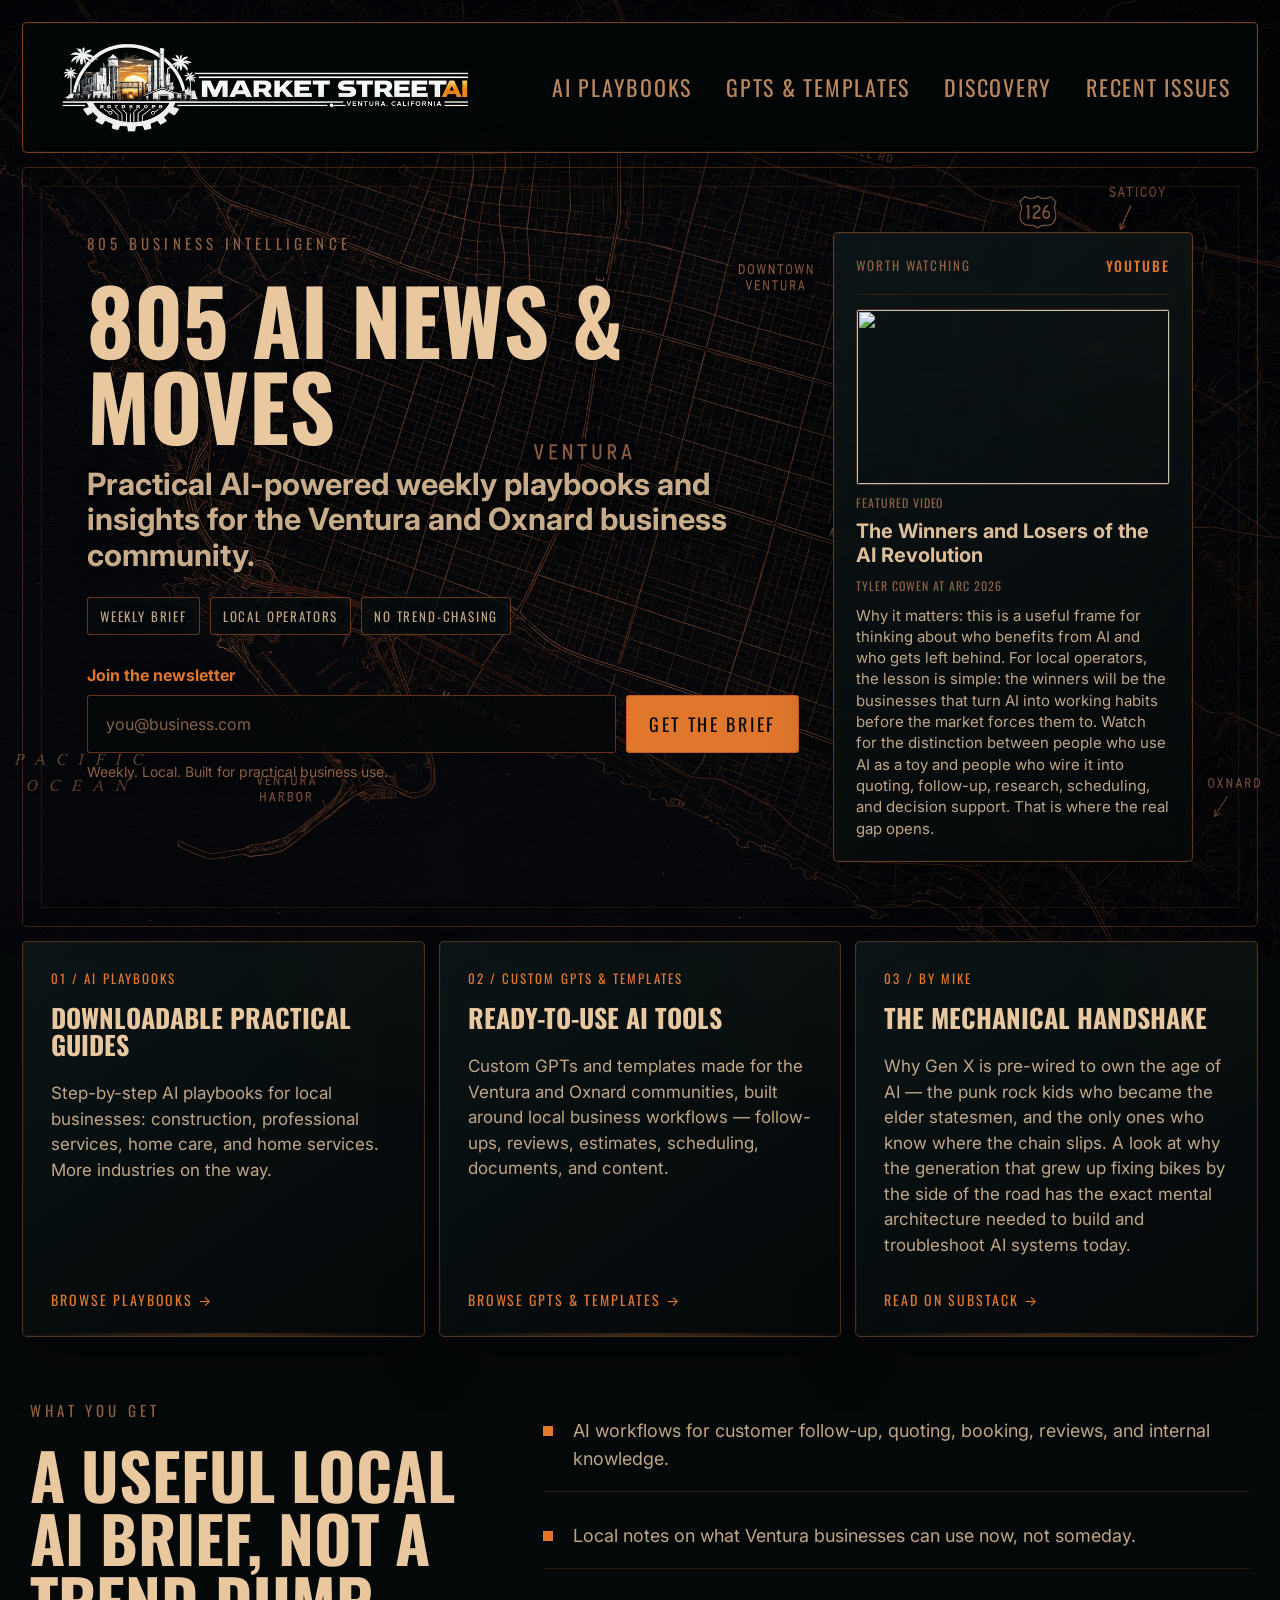
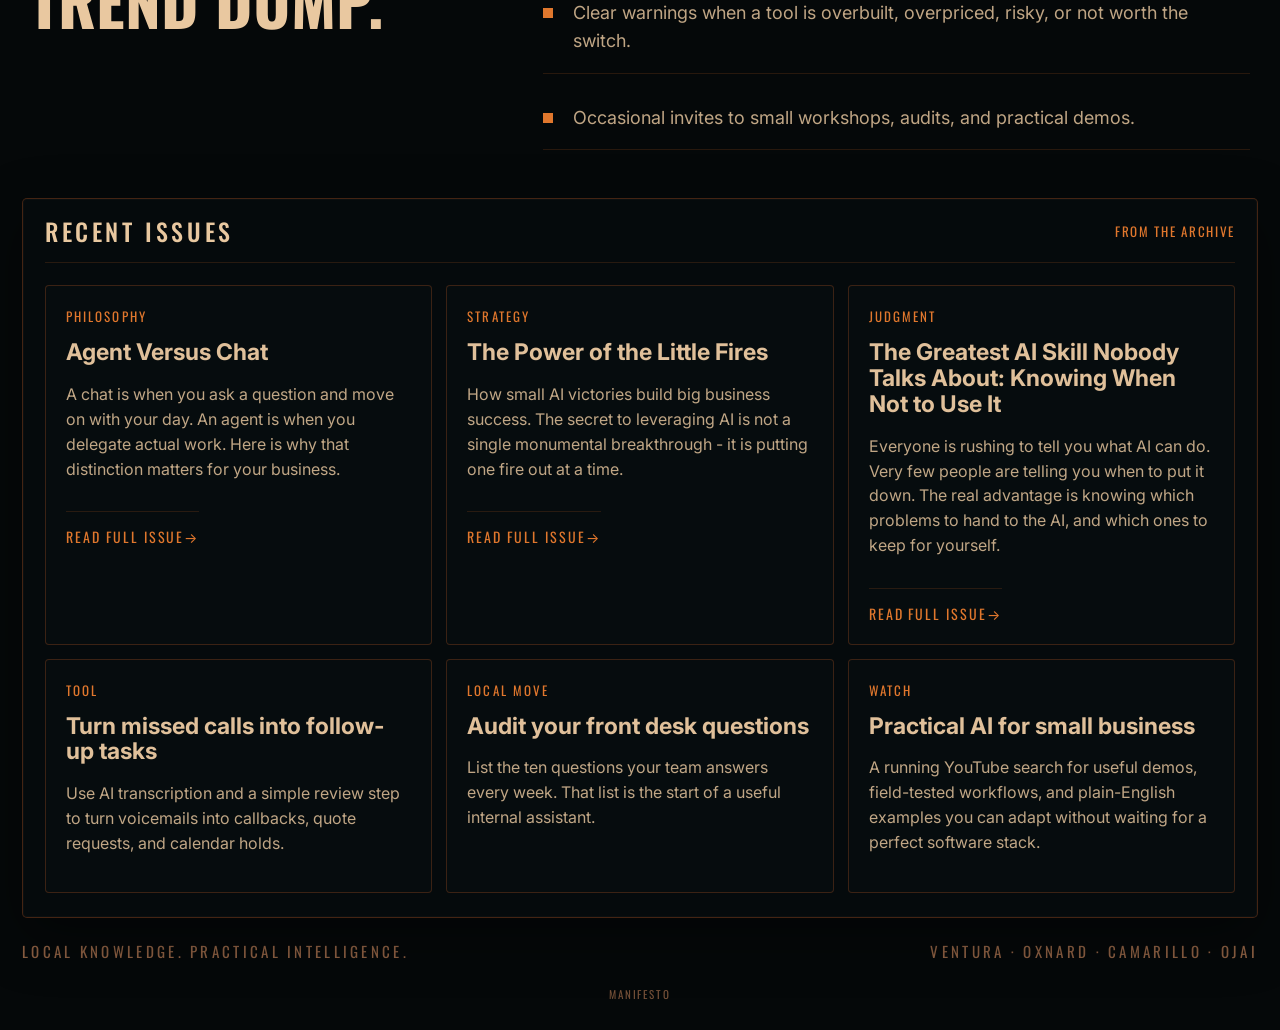
==== commit dca000b3: "Restore Ventura map hero, unify nav, protect internal files - Ventura map back on the homepage: full" ====
--- a/index.html
+++ b/index.html
@@ -8,15 +8,17 @@
 
   <!-- Open Graph / Social Preview -->
   <meta property="og:type" content="website">
+  <meta property="og:url" content="https://market-street-ai-website-smoky.vercel.app/">
+  <meta name="theme-color" content="#050809">
   <meta property="og:title" content="805 AI News &amp; Moves">
   <meta property="og:description" content="Practical AI-powered weekly playbooks and insights for the Ventura and Oxnard business community.">
-  <meta property="og:image" content="Logos/social-preview.png">
+  <meta property="og:image" content="https://market-street-ai-website-smoky.vercel.app/Logos/social-preview.png">
 
   <!-- Twitter Card -->
   <meta name="twitter:card" content="summary_large_image">
   <meta name="twitter:title" content="805 AI News &amp; Moves">
   <meta name="twitter:description" content="Practical AI-powered weekly playbooks and insights for the Ventura and Oxnard business community.">
-  <meta name="twitter:image" content="Logos/social-preview.png">
+  <meta name="twitter:image" content="https://market-street-ai-website-smoky.vercel.app/Logos/social-preview.png">
 
   <link rel="icon" href="data:image/svg+xml,%3Csvg xmlns='http://www.w3.org/2000/svg' viewBox='0 0 64 64'%3E%3Crect width='64' height='64' fill='%23050809'/%3E%3Cpath d='M13 50V14h10l9 19 9-19h10v36H40V34l-6 13h-4l-6-13v16H13Z' fill='%23e0772d'/%3E%3C/svg%3E">
   <link rel="preconnect" href="https://fonts.googleapis.com">
@@ -24,16 +26,17 @@
   <link href="https://fonts.googleapis.com/css2?family=Inter:wght@400;500;600;700;800&family=Oswald:wght@400;500;600;700&display=swap" rel="stylesheet">
   <link rel="stylesheet" href="styles.css">
 </head>
-<body>
+<body class="home">
   <div class="page-shell">
     <header class="site-header">
-      <a class="brand" href="#" aria-label="Market Street AI home">
-        <img src="Logos/white.png" alt="Market Street AI">
+      <a class="brand" href="/" aria-label="Market Street AI home">
+        <img src="/Logos/white-web.png" width="800" height="180" alt="Market Street AI">
       </a>
       <nav class="main-nav" aria-label="Primary navigation">
-        <a href="playbooks.html">AI Playbooks</a>
-        <a href="gpts.html">GPTs &amp; Templates</a>
-        <a href="#sample">Recent Issues</a>
+        <a href="/playbooks.html">AI Playbooks</a>
+        <a href="/gpts.html">GPTs &amp; Templates</a>
+        <a href="/phase1.html">Discovery</a>
+        <a href="/#sample">Recent Issues</a>
       </nav>
     </header>
 
@@ -114,7 +117,7 @@
             <strong>The Winners and Losers of the AI Revolution</strong>
             <small>Tyler Cowen at ARC 2026</small>
           </a>
-          <p class="video-summary">Why it matters: this is a useful frame for thinking about who benefits from AI and who gets left behind. For local operators, the lesson is simple: the winners will be the businesses that turn AI into working habits before the market forces them to.</p>
+          <p class="video-summary">Why it matters: this is a useful frame for thinking about who benefits from AI and who gets left behind. For local operators, the lesson is simple: the winners will be the businesses that turn AI into working habits before the market forces them to. Watch for the distinction between people who use AI as a toy and people who wire it into quoting, follow-up, research, scheduling, and decision support. That is where the real gap opens.</p>
         </aside>
       </section>
 
@@ -122,7 +125,7 @@
         <article class="has-link">
           <span>01 / AI Playbooks</span>
           <h2><a href="playbooks.html">Downloadable practical guides</a></h2>
-          <p>Step-by-step AI playbooks for local businesses. Construction, professional services, and more coming soon.</p>
+          <p>Step-by-step AI playbooks for local businesses: construction, professional services, home care, and home services. More industries on the way.</p>
           <a class="read-more" href="playbooks.html">Browse Playbooks →</a>
         </article>
         <article class="has-link">
--- a/styles.css
+++ b/styles.css
@@ -37,8 +37,7 @@
   z-index: -2;
   background:
     linear-gradient(rgba(5, 8, 9, 0.5), rgba(5, 8, 9, 0.68)),
-    radial-gradient(circle at 52% 0%, rgba(224, 119, 45, 0.1), transparent 34%),
-    url("Assets /Market Street Ai Website/market street AI web page on progress/Can_you_recreate_this_in_202605091921_v2.jpeg") center / cover no-repeat;
+    radial-gradient(circle at 52% 0%, rgba(224, 119, 45, 0.1), transparent 34%);
 }
 
 body::after {
@@ -147,9 +146,14 @@
   overflow: hidden;
   background:
     linear-gradient(90deg, rgba(5, 8, 9, 0.88), rgba(7, 13, 15, 0.58) 52%, rgba(7, 13, 15, 0.42)),
-    radial-gradient(circle at 18% 20%, rgba(224, 119, 45, 0.18), transparent 34%),
-    url("Assets /Market Street Ai Website/market street AI web page on progress/Can_you_recreate_this_in_202605091921_v2.jpeg") center / contain no-repeat;
+    radial-gradient(circle at 18% 20%, rgba(224, 119, 45, 0.18), transparent 34%);
   background-color: #050809;
+  background-image:
+    linear-gradient(90deg, rgba(5, 8, 9, 0.9), rgba(7, 13, 15, 0.58) 52%, rgba(7, 13, 15, 0.42)),
+    radial-gradient(circle at 18% 20%, rgba(224, 119, 45, 0.18), transparent 34%);
+  background-position: 0 0, 0 0;
+  background-size: auto, auto;
+  background-repeat: no-repeat;
 }
 
 .hero::after {
@@ -214,11 +218,6 @@
 .signup-form {
   max-width: 760px;
   margin-top: 30px;
-  padding: 20px;
-  border: 1px solid rgba(224, 119, 45, 0.28);
-  border-radius: 4px;
-  background: rgba(5, 8, 9, 0.62);
-  box-shadow: inset 0 0 0 1px rgba(233, 200, 160, 0.025);
 }
 
 .signup-form label {
@@ -286,12 +285,17 @@
 }
 
 .issue-card {
-  min-height: 100%;
+  min-height: 0;
   padding: 26px;
   background:
     linear-gradient(145deg, rgba(12, 22, 24, 0.94), rgba(5, 8, 9, 0.82)),
     radial-gradient(circle at 95% 10%, rgba(224, 119, 45, 0.16), transparent 34%);
   border-color: rgba(224, 119, 45, 0.42);
+}
+
+.video-card {
+  align-self: start;
+  padding: 22px;
 }
 
 .issue-card-header {
@@ -374,7 +378,7 @@
 .featured-video {
   display: grid;
   gap: 10px;
-  padding-top: 18px;
+  padding-top: 14px;
 }
 
 .featured-video-thumb {
@@ -415,10 +419,10 @@
 }
 
 .video-summary {
-  margin: 16px 0 0;
+  margin: 12px 0 0;
   color: rgba(233, 200, 160, 0.82);
   font-size: 15px;
-  line-height: 1.52;
+  line-height: 1.42;
 }
 
 .issue-card li img,
@@ -619,6 +623,295 @@
   color: rgba(233, 200, 160, 0.78);
   font-size: 18px;
   line-height: 1.55;
+}
+
+.alignment-hero,
+.alignment-panel {
+  background: var(--panel);
+  border: 1px solid var(--line);
+  border-radius: 5px;
+  box-shadow: var(--shadow), inset 0 0 0 1px rgba(233, 200, 160, 0.025);
+  backdrop-filter: blur(5px);
+}
+
+.alignment-hero {
+  display: grid;
+  grid-template-columns: minmax(0, 1fr) 300px;
+  gap: 34px;
+  align-items: end;
+  margin-top: 14px;
+  padding: 48px;
+  background:
+    linear-gradient(145deg, rgba(12, 22, 24, 0.88), rgba(5, 8, 9, 0.76)),
+    radial-gradient(circle at 92% 8%, rgba(224, 119, 45, 0.16), transparent 30%);
+}
+
+.alignment-hero h1 {
+  max-width: 860px;
+  margin: 0;
+  font-family: Oswald, Inter, sans-serif;
+  font-size: clamp(48px, 6vw, 88px);
+  line-height: 0.98;
+  text-transform: uppercase;
+}
+
+.alignment-hero p {
+  max-width: 760px;
+  color: rgba(233, 200, 160, 0.82);
+  font-size: 20px;
+  line-height: 1.5;
+}
+
+.alignment-note {
+  padding: 22px;
+  border: 1px solid rgba(198, 93, 34, 0.32);
+  border-radius: 4px;
+  background: rgba(5, 8, 9, 0.58);
+}
+
+.alignment-note span,
+.choice-panel > span,
+.phase-lane > span {
+  display: block;
+  color: var(--accent);
+  font-family: Oswald, Inter, sans-serif;
+  font-size: 13px;
+  letter-spacing: 0.14em;
+  text-transform: uppercase;
+}
+
+.alignment-note p {
+  margin: 12px 0 0;
+  font-size: 16px;
+}
+
+.alignment-panel {
+  margin-top: 14px;
+  padding: 0 22px 24px;
+}
+
+.intake-grid,
+.phase-grid {
+  display: grid;
+  gap: 14px;
+  padding-top: 22px;
+}
+
+.intake-grid {
+  grid-template-columns: repeat(2, minmax(0, 1fr));
+}
+
+.phase-grid {
+  grid-template-columns: repeat(4, minmax(0, 1fr));
+}
+
+.choice-panel,
+.phase-lane {
+  display: flex;
+  flex-direction: column;
+  gap: 12px;
+  min-height: 250px;
+  padding: 20px;
+  border: 1px solid rgba(198, 93, 34, 0.28);
+  border-radius: 4px;
+  background: rgba(8, 15, 17, 0.72);
+}
+
+.choice-list {
+  display: grid;
+  gap: 8px;
+}
+
+.choice-list label {
+  display: grid;
+  grid-template-columns: 18px 1fr;
+  gap: 10px;
+  align-items: start;
+  min-height: 0;
+  padding: 10px;
+  border: 1px solid rgba(198, 93, 34, 0.18);
+  border-radius: 3px;
+  background: rgba(3, 6, 7, 0.38);
+  color: rgba(233, 200, 160, 0.86);
+  font-size: 14px;
+  line-height: 1.35;
+}
+
+.choice-list input {
+  width: 16px;
+  height: 16px;
+  margin: 1px 0 0;
+  accent-color: var(--accent);
+}
+
+.comment-box {
+  display: grid;
+  gap: 8px;
+  margin-top: auto;
+}
+
+.comment-box span {
+  color: var(--dim);
+  font-family: Oswald, Inter, sans-serif;
+  font-size: 12px;
+  letter-spacing: 0.12em;
+  text-transform: uppercase;
+}
+
+.phase-lane {
+  min-height: 360px;
+}
+
+.phase-lane strong {
+  color: rgba(233, 200, 160, 0.94);
+  font-size: 17px;
+  line-height: 1.35;
+}
+
+.phase-one {
+  border-color: rgba(224, 119, 45, 0.58);
+  background:
+    linear-gradient(145deg, rgba(18, 28, 25, 0.88), rgba(8, 15, 17, 0.74)),
+    radial-gradient(circle at 92% 8%, rgba(224, 119, 45, 0.16), transparent 32%);
+}
+
+.not-now {
+  border-color: rgba(185, 135, 93, 0.34);
+}
+
+.comment-box textarea,
+.business-profile-grid input,
+.business-profile-grid textarea,
+.summary-output {
+  width: 100%;
+  min-height: 96px;
+  resize: vertical;
+  border: 1px solid rgba(198, 93, 34, 0.28);
+  border-radius: 3px;
+  background: rgba(3, 6, 7, 0.62);
+  color: var(--text);
+  padding: 14px;
+  outline: none;
+  line-height: 1.5;
+}
+
+.business-profile-grid input {
+  min-height: 52px;
+  resize: none;
+}
+
+.comment-box textarea:focus,
+.business-profile-grid input:focus,
+.business-profile-grid textarea:focus,
+.summary-output:focus {
+  border-color: var(--accent);
+  box-shadow: 0 0 0 3px rgba(224, 119, 45, 0.16);
+}
+
+.business-profile-grid {
+  display: grid;
+  grid-template-columns: repeat(2, minmax(0, 1fr));
+  gap: 14px;
+  padding-top: 22px;
+}
+
+.business-profile-grid label {
+  display: grid;
+  gap: 8px;
+}
+
+.business-profile-grid label > span {
+  color: var(--accent);
+  font-family: Oswald, Inter, sans-serif;
+  font-size: 13px;
+  letter-spacing: 0.14em;
+  text-transform: uppercase;
+}
+
+.business-profile-grid .wide-field {
+  grid-column: 1 / -1;
+}
+
+.wizard-profile-grid {
+  padding-top: 4px;
+}
+
+.summary-layout {
+  display: grid;
+  grid-template-columns: 0.65fr 1fr;
+  gap: 22px;
+  padding-top: 22px;
+}
+
+.alignment-actions {
+  display: flex;
+  flex-wrap: wrap;
+  gap: 12px;
+  margin-top: 22px;
+}
+
+.secondary-button {
+  background: transparent;
+  color: var(--accent);
+}
+
+.secondary-button:hover {
+  background: rgba(224, 119, 45, 0.12);
+}
+
+.summary-output {
+  min-height: 380px;
+  font-size: 14px;
+}
+
+.wizard-panel {
+  min-height: 560px;
+}
+
+.wizard-track {
+  padding-top: 22px;
+}
+
+.wizard-step {
+  display: none;
+  min-height: 430px;
+}
+
+.wizard-step.is-active {
+  display: flex;
+}
+
+.wizard-step .choice-list {
+  grid-template-columns: repeat(2, minmax(0, 1fr));
+}
+
+.wizard-summary-step {
+  gap: 18px;
+}
+
+.wizard-summary-step .section-intro {
+  margin: 0;
+}
+
+.wizard-summary-step .summary-output {
+  min-height: 340px;
+}
+
+.wizard-controls {
+  display: flex;
+  justify-content: space-between;
+  gap: 16px;
+  align-items: center;
+  padding-top: 22px;
+}
+
+.wizard-controls .alignment-actions {
+  margin-top: 0;
+}
+
+.wizard-controls .button:disabled {
+  cursor: not-allowed;
+  opacity: 0.38;
 }
 
 .sample-grid {
@@ -746,20 +1039,103 @@
   color: var(--accent);
 }
 
+.discovery-header,
+.discovery-footer {
+  background: var(--panel);
+  border: 1px solid var(--line);
+  border-radius: 5px;
+  box-shadow: var(--shadow), inset 0 0 0 1px rgba(233, 200, 160, 0.025);
+  backdrop-filter: blur(5px);
+}
+
+.discovery-header {
+  min-height: 104px;
+  display: flex;
+  align-items: center;
+  justify-content: space-between;
+  gap: 28px;
+  padding: 22px 28px;
+  background:
+    linear-gradient(145deg, rgba(12, 22, 24, 0.92), rgba(5, 8, 9, 0.82)),
+    radial-gradient(circle at 8% 0%, rgba(224, 119, 45, 0.16), transparent 30%);
+}
+
+.spark-brand {
+  display: grid;
+  gap: 4px;
+  font-family: Oswald, Inter, sans-serif;
+  text-transform: uppercase;
+}
+
+.spark-brand span {
+  color: var(--text);
+  font-size: clamp(34px, 4vw, 56px);
+  line-height: 0.95;
+  letter-spacing: 0;
+}
+
+.spark-brand strong {
+  color: var(--accent);
+  font-size: 15px;
+  font-weight: 500;
+  letter-spacing: 0.24em;
+}
+
+.discovery-header p {
+  max-width: 360px;
+  margin: 0;
+  color: rgba(233, 200, 160, 0.76);
+  font-size: 16px;
+  line-height: 1.45;
+  text-align: right;
+}
+
+.discovery-footer {
+  display: flex;
+  justify-content: space-between;
+  gap: 18px;
+  margin-top: 14px;
+  padding: 20px 24px;
+  color: var(--dim);
+  font-family: Oswald, Inter, sans-serif;
+  font-size: 13px;
+  letter-spacing: 0.16em;
+  text-transform: uppercase;
+}
+
 @media (max-width: 980px) {
   .site-header,
   .hero,
+  .alignment-hero,
   .content-section,
   .site-footer {
     grid-template-columns: 1fr;
   }
 
+  .phase-grid {
+    grid-template-columns: repeat(2, minmax(0, 1fr));
+  }
+
+  .summary-layout {
+    grid-template-columns: 1fr;
+  }
+
   .site-header,
+  .discovery-header,
   .site-footer {
     align-items: flex-start;
     flex-direction: column;
   }
 
+  .discovery-header p {
+    text-align: left;
+  }
+
+  .discovery-footer {
+    align-items: flex-start;
+    flex-direction: column;
+  }
+
   .footer-main {
     align-items: flex-start;
     flex-direction: column;
@@ -779,7 +1155,11 @@
   }
 
   .value-strip,
-  .sample-grid {
+  .sample-grid,
+  .intake-grid,
+  .business-profile-grid,
+  .phase-grid,
+  .wizard-step .choice-list {
     grid-template-columns: 1fr;
   }
 
@@ -809,6 +1189,35 @@
 
   .hero {
     padding: 30px 18px;
+  }
+
+  .alignment-hero {
+    padding: 34px 22px;
+  }
+
+  .alignment-hero h1 {
+    font-size: clamp(42px, 14vw, 58px);
+  }
+
+  .alignment-hero p {
+    font-size: 17px;
+  }
+
+  .wizard-panel {
+    min-height: 0;
+  }
+
+  .wizard-step {
+    min-height: 0;
+  }
+
+  .wizard-controls {
+    align-items: stretch;
+    flex-direction: column;
+  }
+
+  .wizard-controls .alignment-actions {
+    flex-direction: column;
   }
 
   .hero h1 {
@@ -1272,3 +1681,27 @@
     justify-content: center;
   }
 }
+
+/* Homepage Ventura map background (2026-11-02).
+   Full map shown at page width, never cropped: 100% wide, natural height. */
+body.home {
+  /* Map at 65% strength: a 35% layer of the page color sits over it. */
+  background:
+    linear-gradient(rgba(5, 8, 9, 0.35), rgba(5, 8, 9, 0.35)),
+    url("/images/ventura-map.jpg") top center / 100% auto no-repeat,
+    #050809;
+}
+
+body.home::before {
+  background: radial-gradient(circle at 52% 0%, rgba(224, 119, 45, 0.08), transparent 40%);
+}
+
+body.home .hero {
+  background: transparent;
+  backdrop-filter: none;
+  box-shadow: none;
+}
+
+body.home .hero-copy {
+  text-shadow: 0 2px 14px rgba(5, 8, 9, 0.95), 0 0 3px rgba(5, 8, 9, 0.9);
+}
